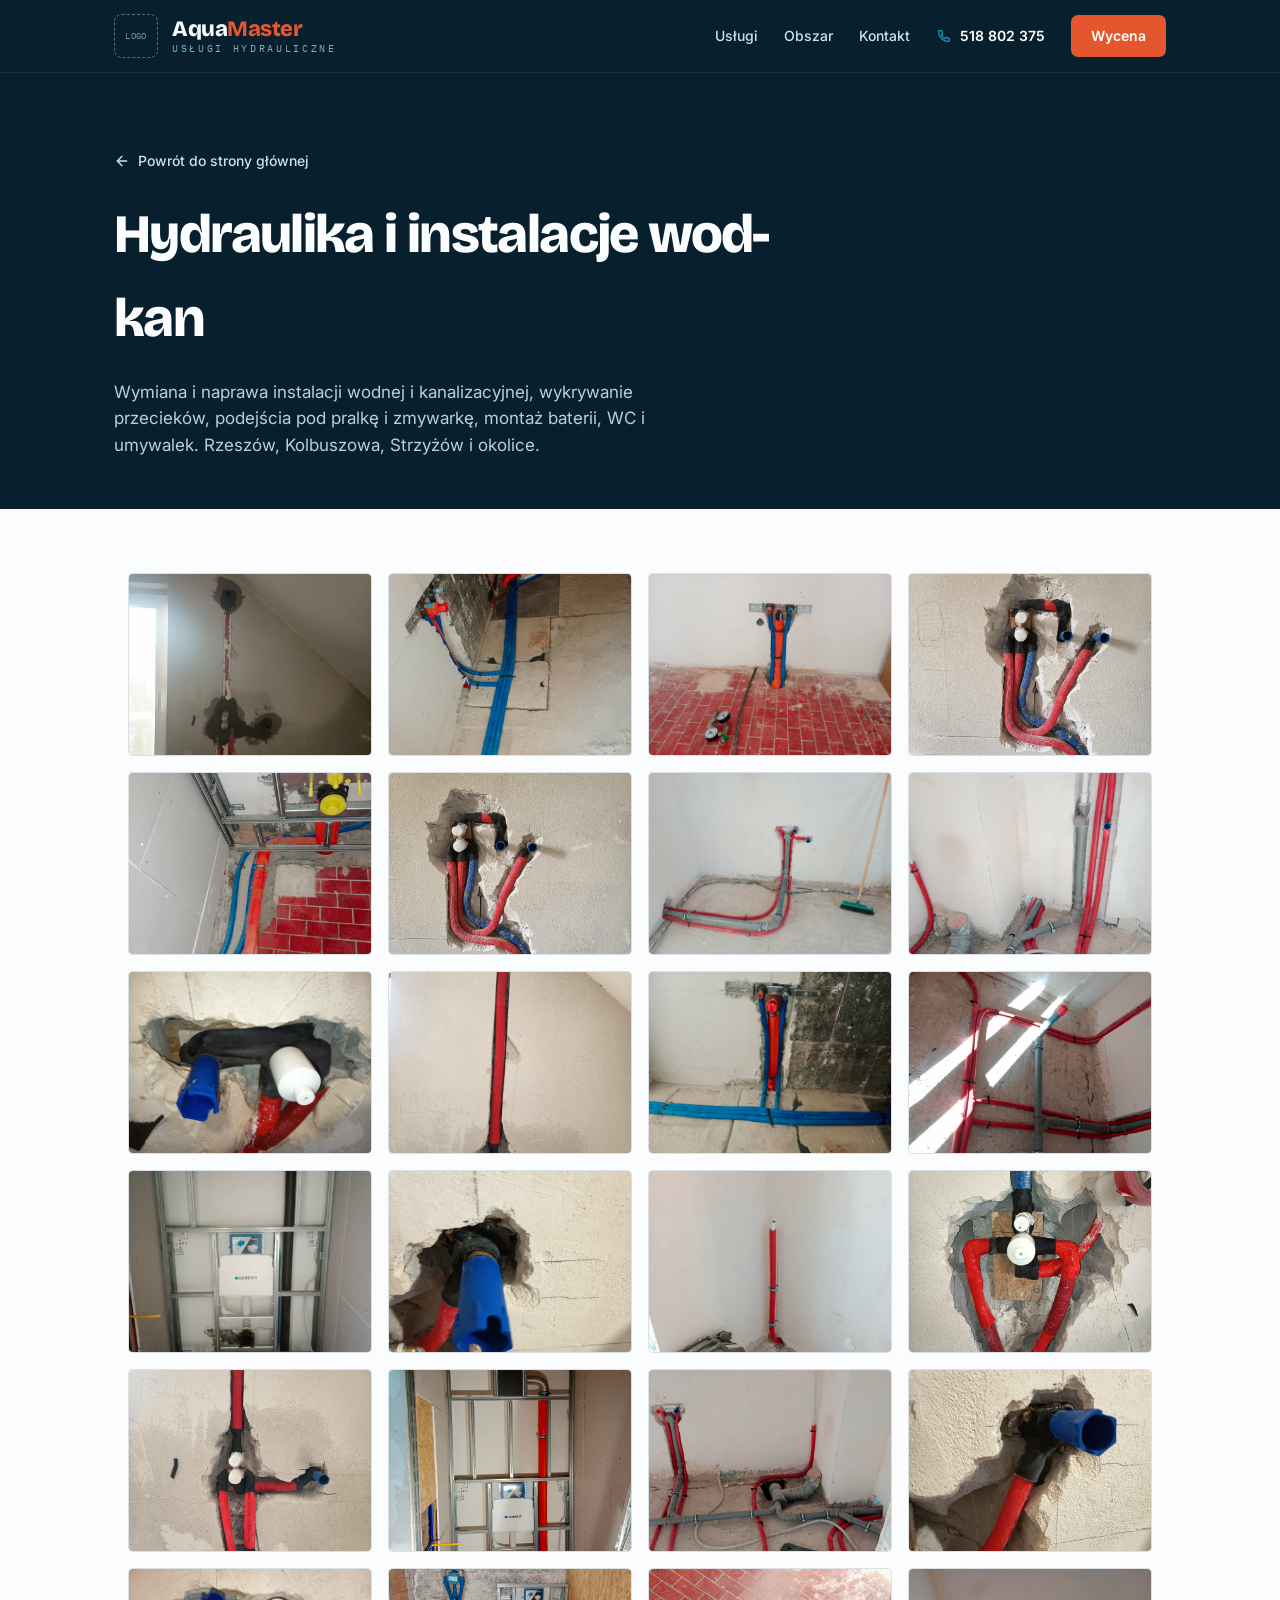
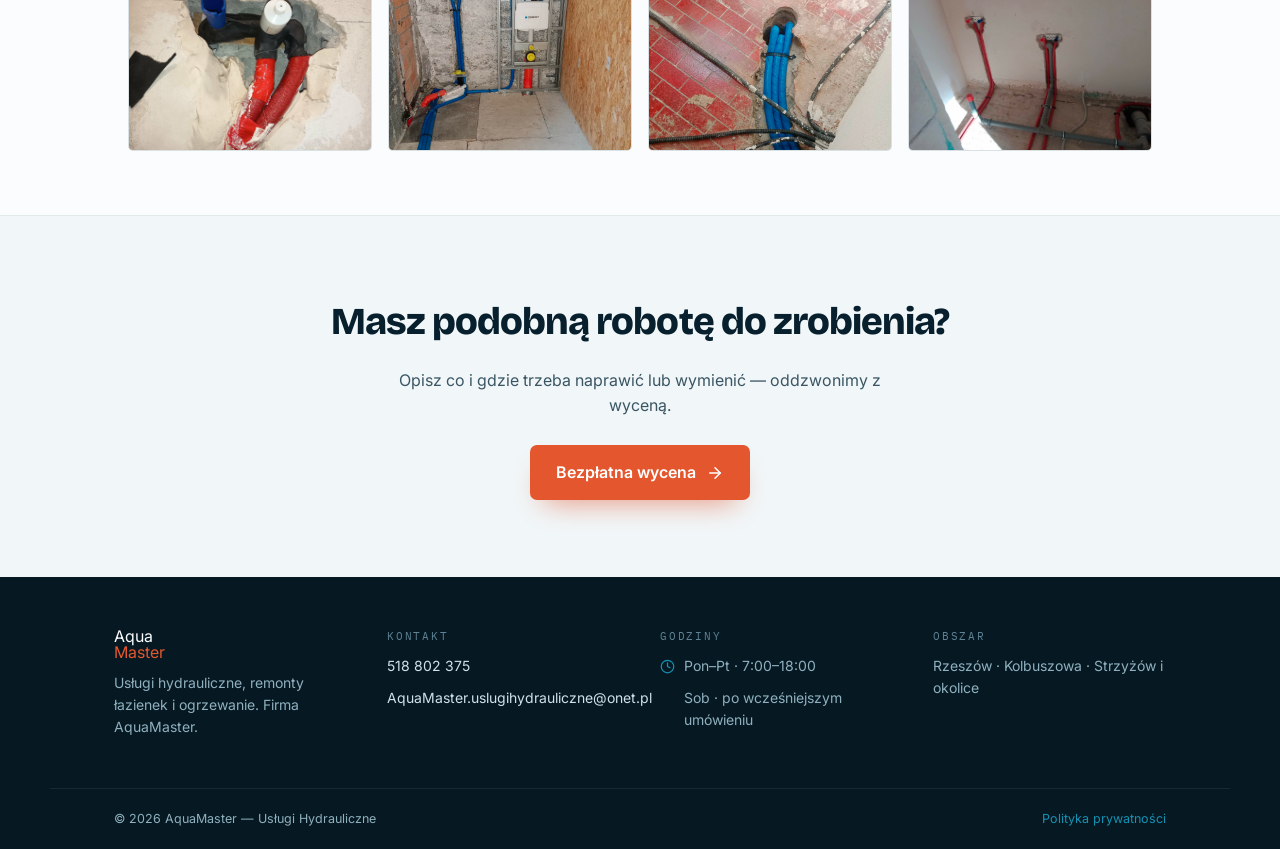
==== galeria-hydraulika.html @ 2163cf6a "initial" ====
<!DOCTYPE html>
<html lang="pl">
<head>
<meta charset="UTF-8">
<meta name="viewport" content="width=device-width, initial-scale=1.0">
<title>Galeria realizacji — hydraulika Rzeszów | AquaMaster</title>
<meta name="description" content="Zobacz realizacje hydrauliczne AquaMaster: naprawy i wymiany instalacji wod-kan, podejścia, baterie i WC. Rzeszów, Kolbuszowa, Strzyżów i okolice.">
<link rel="canonical" href="https://aquamaster-hydraulika.pl/galeria-hydraulika.html">

<meta property="og:type" content="website">
<meta property="og:title" content="Galeria: hydraulika i instalacje wod-kan — AquaMaster">
<meta property="og:description" content="Realizacje hydrauliczne AquaMaster w Rzeszowie, Kolbuszowej, Strzyżowie i okolicy.">
<meta property="og:url" content="https://aquamaster-hydraulika.pl/galeria-hydraulika.html">
<meta property="og:locale" content="pl_PL">

<link rel="preconnect" href="https://fonts.googleapis.com">
<link rel="preconnect" href="https://fonts.gstatic.com" crossorigin>
<link href="https://fonts.googleapis.com/css2?family=Bricolage+Grotesque:wght@600;700;800&family=IBM+Plex+Mono:wght@400;500&family=Inter:wght@400;500;600&display=swap" rel="stylesheet">

<link rel="stylesheet" href="style.css">
</head>
<body>

<header class="site-header">
  <div class="container">
    <a href="index.html#top" class="logo-link">
      <!-- TODO: podmienić na assets/logo/logo.png -->
      <span class="logo-mark" aria-hidden="true">LOGO</span>
      <span class="logo-text">
        <span class="name"><span class="aqua">Aqua</span><span class="master">Master</span></span>
        <span class="tagline">Usługi Hydrauliczne</span>
      </span>
    </a>
    <nav class="main-nav" aria-label="Nawigacja główna">
      <a href="index.html#uslugi" class="nav-link">Usługi</a>
      <a href="index.html#obszar" class="nav-link">Obszar</a>
      <a href="index.html#kontakt" class="nav-link">Kontakt</a>
      <a href="tel:+48518802375" class="nav-phone" aria-label="Zadzwoń: 518 802 375">
        <svg width="16" height="16" viewBox="0 0 24 24" fill="currentColor" class="icon-placeholder" style="color:var(--color-teal)" aria-hidden="true"><path d="M9.36556 10.6821C10.302 12.3288 11.6712 13.698 13.3179 14.6344L14.2024 13.3961C14.4965 12.9845 15.0516 12.8573 15.4956 13.0998C16.9024 13.8683 18.4571 14.3353 20.0789 14.4637C20.599 14.5049 21 14.9389 21 15.4606V19.9234C21 20.4361 20.6122 20.8657 20.1022 20.9181C19.5723 20.9726 19.0377 21 18.5 21C9.93959 21 3 14.0604 3 5.5C3 4.96227 3.02742 4.42771 3.08189 3.89776C3.1343 3.38775 3.56394 3 4.07665 3H8.53942C9.0611 3 9.49513 3.40104 9.5363 3.92109C9.66467 5.54288 10.1317 7.09764 10.9002 8.50444C11.1427 8.9484 11.0155 9.50354 10.6039 9.79757L9.36556 10.6821ZM6.84425 10.0252L8.7442 8.66809C8.20547 7.50514 7.83628 6.27183 7.64727 5H5.00907C5.00303 5.16632 5 5.333 5 5.5C5 12.9558 11.0442 19 18.5 19C18.667 19 18.8337 18.997 19 18.9909V16.3527C17.7282 16.1637 16.4949 15.7945 15.3319 15.2558L13.9748 17.1558C13.4258 16.9425 12.8956 16.6915 12.3874 16.4061L12.3293 16.373C10.3697 15.2587 8.74134 13.6303 7.627 11.6707L7.59394 11.6126C7.30849 11.1044 7.05754 10.5742 6.84425 10.0252Z"></path></svg>
        518 802 375
      </a>
      <a href="index.html#kontakt" class="btn btn-nav">Wycena</a>
    </nav>
  </div>
</header>

<main>

  <section class="gallery-hero">
    <div class="container gallery-hero-inner">
      <a href="index.html#uslugi" class="back-link">
        <svg width="16" height="16" viewBox="0 0 24 24" fill="none" stroke="currentColor" stroke-width="2" stroke-linecap="round" stroke-linejoin="round" aria-hidden="true"><path d="m12 19-7-7 7-7"></path><path d="M19 12H5"></path></svg>
        Powrót do strony głównej
      </a>
      <h1>Hydraulika i instalacje wod-kan</h1>
      <p>Wymiana i naprawa instalacji wodnej i kanalizacyjnej, wykrywanie przecieków, podejścia pod pralkę i zmywarkę, montaż baterii, WC i umywalek. Rzeszów, Kolbuszowa, Strzyżów i okolice.</p>
    </div>
  </section>

  <section class="gallery-grid-section">
    <div class="container">
      <div class="gallery-grid">
          <button class="gallery-item" type="button" data-lightbox-src="assets/hydraulika/hydraulika-01.jpeg" aria-label="Powiększ zdjęcie 1">
            <img src="assets/hydraulika/hydraulika-01.jpeg" alt="Hydraulika i instalacje wod-kan, realizacja AquaMaster — zdjęcie 1" loading="lazy">
          </button>
          <button class="gallery-item" type="button" data-lightbox-src="assets/hydraulika/hydraulika-02.jpeg" aria-label="Powiększ zdjęcie 2">
            <img src="assets/hydraulika/hydraulika-02.jpeg" alt="Hydraulika i instalacje wod-kan, realizacja AquaMaster — zdjęcie 2" loading="lazy">
          </button>
          <button class="gallery-item" type="button" data-lightbox-src="assets/hydraulika/hydraulika-03.jpeg" aria-label="Powiększ zdjęcie 3">
            <img src="assets/hydraulika/hydraulika-03.jpeg" alt="Hydraulika i instalacje wod-kan, realizacja AquaMaster — zdjęcie 3" loading="lazy">
          </button>
          <button class="gallery-item" type="button" data-lightbox-src="assets/hydraulika/hydraulika-04.jpeg" aria-label="Powiększ zdjęcie 4">
            <img src="assets/hydraulika/hydraulika-04.jpeg" alt="Hydraulika i instalacje wod-kan, realizacja AquaMaster — zdjęcie 4" loading="lazy">
          </button>
          <button class="gallery-item" type="button" data-lightbox-src="assets/hydraulika/hydraulika-05.jpeg" aria-label="Powiększ zdjęcie 5">
            <img src="assets/hydraulika/hydraulika-05.jpeg" alt="Hydraulika i instalacje wod-kan, realizacja AquaMaster — zdjęcie 5" loading="lazy">
          </button>
          <button class="gallery-item" type="button" data-lightbox-src="assets/hydraulika/hydraulika-06.jpeg" aria-label="Powiększ zdjęcie 6">
            <img src="assets/hydraulika/hydraulika-06.jpeg" alt="Hydraulika i instalacje wod-kan, realizacja AquaMaster — zdjęcie 6" loading="lazy">
          </button>
          <button class="gallery-item" type="button" data-lightbox-src="assets/hydraulika/hydraulika-07.jpeg" aria-label="Powiększ zdjęcie 7">
            <img src="assets/hydraulika/hydraulika-07.jpeg" alt="Hydraulika i instalacje wod-kan, realizacja AquaMaster — zdjęcie 7" loading="lazy">
          </button>
          <button class="gallery-item" type="button" data-lightbox-src="assets/hydraulika/hydraulika-08.jpeg" aria-label="Powiększ zdjęcie 8">
            <img src="assets/hydraulika/hydraulika-08.jpeg" alt="Hydraulika i instalacje wod-kan, realizacja AquaMaster — zdjęcie 8" loading="lazy">
          </button>
          <button class="gallery-item" type="button" data-lightbox-src="assets/hydraulika/hydraulika-09.jpeg" aria-label="Powiększ zdjęcie 9">
            <img src="assets/hydraulika/hydraulika-09.jpeg" alt="Hydraulika i instalacje wod-kan, realizacja AquaMaster — zdjęcie 9" loading="lazy">
          </button>
          <button class="gallery-item" type="button" data-lightbox-src="assets/hydraulika/hydraulika-10.jpeg" aria-label="Powiększ zdjęcie 10">
            <img src="assets/hydraulika/hydraulika-10.jpeg" alt="Hydraulika i instalacje wod-kan, realizacja AquaMaster — zdjęcie 10" loading="lazy">
          </button>
          <button class="gallery-item" type="button" data-lightbox-src="assets/hydraulika/hydraulika-11.jpeg" aria-label="Powiększ zdjęcie 11">
            <img src="assets/hydraulika/hydraulika-11.jpeg" alt="Hydraulika i instalacje wod-kan, realizacja AquaMaster — zdjęcie 11" loading="lazy">
          </button>
          <button class="gallery-item" type="button" data-lightbox-src="assets/hydraulika/hydraulika-12.jpeg" aria-label="Powiększ zdjęcie 12">
            <img src="assets/hydraulika/hydraulika-12.jpeg" alt="Hydraulika i instalacje wod-kan, realizacja AquaMaster — zdjęcie 12" loading="lazy">
          </button>
          <button class="gallery-item" type="button" data-lightbox-src="assets/hydraulika/hydraulika-13.jpeg" aria-label="Powiększ zdjęcie 13">
            <img src="assets/hydraulika/hydraulika-13.jpeg" alt="Hydraulika i instalacje wod-kan, realizacja AquaMaster — zdjęcie 13" loading="lazy">
          </button>
          <button class="gallery-item" type="button" data-lightbox-src="assets/hydraulika/hydraulika-14.jpeg" aria-label="Powiększ zdjęcie 14">
            <img src="assets/hydraulika/hydraulika-14.jpeg" alt="Hydraulika i instalacje wod-kan, realizacja AquaMaster — zdjęcie 14" loading="lazy">
          </button>
          <button class="gallery-item" type="button" data-lightbox-src="assets/hydraulika/hydraulika-15.jpeg" aria-label="Powiększ zdjęcie 15">
            <img src="assets/hydraulika/hydraulika-15.jpeg" alt="Hydraulika i instalacje wod-kan, realizacja AquaMaster — zdjęcie 15" loading="lazy">
          </button>
          <button class="gallery-item" type="button" data-lightbox-src="assets/hydraulika/hydraulika-16.jpeg" aria-label="Powiększ zdjęcie 16">
            <img src="assets/hydraulika/hydraulika-16.jpeg" alt="Hydraulika i instalacje wod-kan, realizacja AquaMaster — zdjęcie 16" loading="lazy">
          </button>
          <button class="gallery-item" type="button" data-lightbox-src="assets/hydraulika/hydraulika-17.jpeg" aria-label="Powiększ zdjęcie 17">
            <img src="assets/hydraulika/hydraulika-17.jpeg" alt="Hydraulika i instalacje wod-kan, realizacja AquaMaster — zdjęcie 17" loading="lazy">
          </button>
          <button class="gallery-item" type="button" data-lightbox-src="assets/hydraulika/hydraulika-18.jpeg" aria-label="Powiększ zdjęcie 18">
            <img src="assets/hydraulika/hydraulika-18.jpeg" alt="Hydraulika i instalacje wod-kan, realizacja AquaMaster — zdjęcie 18" loading="lazy">
          </button>
          <button class="gallery-item" type="button" data-lightbox-src="assets/hydraulika/hydraulika-19.jpeg" aria-label="Powiększ zdjęcie 19">
            <img src="assets/hydraulika/hydraulika-19.jpeg" alt="Hydraulika i instalacje wod-kan, realizacja AquaMaster — zdjęcie 19" loading="lazy">
          </button>
          <button class="gallery-item" type="button" data-lightbox-src="assets/hydraulika/hydraulika-20.jpeg" aria-label="Powiększ zdjęcie 20">
            <img src="assets/hydraulika/hydraulika-20.jpeg" alt="Hydraulika i instalacje wod-kan, realizacja AquaMaster — zdjęcie 20" loading="lazy">
          </button>
          <button class="gallery-item" type="button" data-lightbox-src="assets/hydraulika/hydraulika-21.jpeg" aria-label="Powiększ zdjęcie 21">
            <img src="assets/hydraulika/hydraulika-21.jpeg" alt="Hydraulika i instalacje wod-kan, realizacja AquaMaster — zdjęcie 21" loading="lazy">
          </button>
          <button class="gallery-item" type="button" data-lightbox-src="assets/hydraulika/hydraulika-22.jpeg" aria-label="Powiększ zdjęcie 22">
            <img src="assets/hydraulika/hydraulika-22.jpeg" alt="Hydraulika i instalacje wod-kan, realizacja AquaMaster — zdjęcie 22" loading="lazy">
          </button>
          <button class="gallery-item" type="button" data-lightbox-src="assets/hydraulika/hydraulika-23.jpeg" aria-label="Powiększ zdjęcie 23">
            <img src="assets/hydraulika/hydraulika-23.jpeg" alt="Hydraulika i instalacje wod-kan, realizacja AquaMaster — zdjęcie 23" loading="lazy">
          </button>
          <button class="gallery-item" type="button" data-lightbox-src="assets/hydraulika/hydraulika-24.jpeg" aria-label="Powiększ zdjęcie 24">
            <img src="assets/hydraulika/hydraulika-24.jpeg" alt="Hydraulika i instalacje wod-kan, realizacja AquaMaster — zdjęcie 24" loading="lazy">
          </button>
      </div>
    </div>
  </section>

  <section class="gallery-cta">
    <div class="container gallery-cta-inner">
      <h2>Masz podobną robotę do zrobienia?</h2>
      <p>Opisz co i gdzie trzeba naprawić lub wymienić — oddzwonimy z wyceną.</p>
      <div class="hero-actions">
        <a href="index.html#kontakt" class="btn btn-primary btn-hero">
          Bezpłatna wycena
          <svg width="18" height="18" viewBox="0 0 24 24" fill="none" stroke="currentColor" stroke-width="2" stroke-linecap="round" stroke-linejoin="round" aria-hidden="true"><path d="M5 12h14"></path><path d="m12 5 7 7-7 7"></path></svg>
        </a>
      </div>
    </div>
  </section>

</main>

<footer class="site-footer">
  <div class="container footer-grid">
    <div>
      <span class="logo-text name"><span class="aqua" style="color:var(--color-text-on-dark)">Aqua</span><span class="master" style="color:var(--color-accent)">Master</span></span>
      <p>Usługi hydrauliczne, remonty łazienek i ogrzewanie. Firma AquaMaster.</p>
    </div>
    <div class="footer-col">
      <span class="footer-label">Kontakt</span>
      <a href="tel:+48518802375">518 802 375</a>
      <a href="mailto:AquaMaster.uslugihydrauliczne@onet.pl">AquaMaster.uslugihydrauliczne@onet.pl</a>
    </div>
    <div class="footer-col">
      <span class="footer-label">Godziny</span>
      <span class="footer-hours">
        <svg width="15" height="15" viewBox="0 0 24 24" fill="none" stroke="currentColor" stroke-width="2" stroke-linecap="round" stroke-linejoin="round" style="color:var(--color-teal)" aria-hidden="true"><circle cx="12" cy="12" r="10"></circle><path d="M12 6v6l4 2"></path></svg>
        Pon–Pt · 7:00–18:00
      </span>
      <span class="footer-hours-sub plain">Sob · po wcześniejszym umówieniu</span>
    </div>
    <div class="footer-col">
      <span class="footer-label">Obszar</span>
      <span class="plain">Rzeszów · Kolbuszowa · Strzyżów i okolice</span>
    </div>
  </div>
  <div class="container footer-bottom">
    <span>© 2026 AquaMaster — Usługi Hydrauliczne</span>
    <a href="polityka-prywatnosci.html">Polityka prywatności</a>
  </div>
</footer>

<div class="lightbox" id="lightbox" hidden>
  <button class="lightbox-close" id="lightbox-close" aria-label="Zamknij podgląd">&times;</button>
  <button class="lightbox-nav lightbox-prev" id="lightbox-prev" aria-label="Poprzednie zdjęcie">&#8249;</button>
  <img id="lightbox-img" src="" alt="">
  <button class="lightbox-nav lightbox-next" id="lightbox-next" aria-label="Następne zdjęcie">&#8250;</button>
</div>

<script src="script.js"></script>
</body>
</html>
---- style.css ----
/* =========================================================
   AquaMaster — Usługi Hydrauliczne
   Design tokens + style całej strony (bez frameworków)
   ========================================================= */

:root {
  /* Kolory */
  --color-ink: #08202E;         /* granat — tła ciemnych sekcji, tekst podstawowy */
  --color-ink-darker: #061922;  /* jeszcze ciemniejszy granat — stopka */
  --color-surface: #FAFCFD;     /* tło jasnej strony */
  --color-panel: #F1F7F9;       /* tło paneli/kart na jasnym tle */
  --color-accent: #E4572E;      /* pomarańcz — CTA, akcenty */
  --color-accent-hover: #c8451f;
  --color-teal: #1591B4;        /* teal — linki, ikony, focus */

  /* Tekst na jasnym tle */
  --color-text-body: #3a5563;
  --color-text-body-strong: #28414f;
  --color-text-muted: #5a7382;
  --color-text-muted-2: #6d90a0;

  /* Tekst na ciemnym tle */
  --color-text-on-dark: #FAFCFD;
  --color-text-on-dark-soft: #cfe1e9;
  --color-text-on-dark-softer: #b9d0da;
  --color-text-on-dark-mute: #7fb0c4;
  --color-text-on-dark-mute-2: #8fb0bf;
  --color-text-on-dark-mute-3: #5f8395;

  /* Fonty */
  --font-heading: 'Bricolage Grotesque', system-ui, sans-serif;
  --font-mono: 'IBM Plex Mono', monospace;
  --font-body: 'Inter', system-ui, sans-serif;

  /* Odstępy */
  --space-xs: 8px;
  --space-sm: 14px;
  --space-md: 24px;
  --space-lg: 40px;
  --space-xl: 64px;
  --content-max: 1180px;
  --content-pad: clamp(20px, 5vw, 64px);

  /* Promienie i cienie */
  --radius-sm: 5px;
  --radius-md: 7px;
  --radius-lg: 12px;
  --shadow-card: 0 18px 40px -20px rgba(8, 32, 46, .4);
  --shadow-cta: 0 14px 30px -14px rgba(228, 87, 46, .7);
}

/* ---------- Reset i podstawy ---------- */

*, *::before, *::after {
  box-sizing: border-box;
}

html {
  scroll-behavior: smooth;
}

body {
  margin: 0;
  background: var(--color-surface);
  color: var(--color-ink);
  font-family: var(--font-body);
  -webkit-font-smoothing: antialiased;
  line-height: 1.55;
}

img {
  max-width: 100%;
  display: block;
}

::selection {
  background: var(--color-accent);
  color: #fff;
}

a {
  color: var(--color-teal);
  text-decoration: none;
}

a:hover {
  color: var(--color-accent);
}

:focus-visible {
  outline: 2px solid var(--color-teal);
  outline-offset: 3px;
  border-radius: 3px;
}

@media (prefers-reduced-motion: reduce) {
  html {
    scroll-behavior: auto;
  }
  * {
    animation-duration: 0.01ms !important;
    transition-duration: 0.01ms !important;
    scroll-behavior: auto !important;
  }
}

.container {
  max-width: var(--content-max);
  margin: 0 auto;
  padding-left: var(--content-pad);
  padding-right: var(--content-pad);
}

.visually-hidden {
  position: absolute;
  width: 1px;
  height: 1px;
  padding: 0;
  margin: -1px;
  overflow: hidden;
  clip: rect(0, 0, 0, 0);
  white-space: nowrap;
  border: 0;
}

/* Efekt pojawiania się przy scrollu (JS dodaje klasę .is-visible) */
[data-reveal] {
  opacity: 0;
  transform: translateY(16px);
  transition: opacity .6s ease, transform .6s ease;
}
[data-reveal].is-visible {
  opacity: 1;
  transform: none;
}
@media (prefers-reduced-motion: reduce) {
  [data-reveal] {
    opacity: 1;
    transform: none;
  }
}

/* ---------- Ikony (placeholder do podmiany na SVG z assets/icons/) ---------- */

.icon-placeholder {
  display: inline-flex;
  align-items: center;
  justify-content: center;
  flex: none;
}

/* ---------- Logo (placeholder do podmiany na plik z assets/logo/) ---------- */

.logo-mark {
  width: 44px;
  height: 44px;
  flex: none;
  border: 1px dashed rgba(255, 255, 255, .35);
  border-radius: 8px;
  display: flex;
  align-items: center;
  justify-content: center;
  font-family: var(--font-mono);
  font-size: 9px;
  letter-spacing: .05em;
  color: rgba(255, 255, 255, .5);
  overflow: hidden;
}

.logo-mark img {
  width: 100%;
  height: 100%;
  object-fit: contain;
}

.logo-text {
  display: flex;
  flex-direction: column;
  line-height: 1;
}

.logo-text .name {
  font-family: var(--font-heading);
  font-weight: 800;
  font-size: 22px;
  letter-spacing: -.02em;
}

.logo-text .name .aqua {
  color: var(--color-text-on-dark);
}

.logo-text .name .master {
  color: var(--color-accent);
}

.logo-text .tagline {
  font-family: var(--font-mono);
  font-size: 9.5px;
  letter-spacing: .28em;
  text-transform: uppercase;
  color: var(--color-text-on-dark-mute);
  margin-top: 4px;
}

/* ---------- Header ---------- */

.site-header {
  position: sticky;
  top: 0;
  z-index: 50;
  background: var(--color-ink);
  border-bottom: 1px solid rgba(255, 255, 255, .08);
}

.site-header .container {
  padding-top: 14px;
  padding-bottom: 14px;
  display: flex;
  align-items: center;
  gap: 24px;
  flex-wrap: wrap;
}

.logo-link {
  display: flex;
  align-items: center;
  gap: 14px;
  color: #fff;
}

.main-nav {
  margin-left: auto;
  display: flex;
  align-items: center;
  gap: 26px;
  flex-wrap: wrap;
}

.main-nav a.nav-link {
  color: var(--color-text-on-dark-soft);
  font-size: 14px;
  font-weight: 500;
}

.main-nav a.nav-phone {
  display: flex;
  align-items: center;
  gap: 8px;
  color: #fff;
  font-weight: 600;
  font-size: 14px;
}

.btn {
  display: inline-flex;
  align-items: center;
  gap: 10px;
  font-weight: 600;
  border-radius: var(--radius-md);
  transition: background .2s ease, transform .2s ease, border-color .2s ease;
}

.btn-primary {
  background: var(--color-accent);
  color: #fff;
  font-size: 15px;
  padding: 14px 24px;
  box-shadow: var(--shadow-cta);
}

.btn-primary:hover {
  background: var(--color-accent-hover);
  color: #fff;
  transform: translateY(-2px);
}

.btn-nav {
  background: var(--color-accent);
  color: #fff;
  font-size: 14px;
  padding: 10px 20px;
}

.btn-nav:hover {
  background: var(--color-accent-hover);
  color: #fff;
}

.btn-outline {
  color: #fff;
  font-size: 16px;
  padding: 15px 24px;
  border: 1px solid rgba(255, 255, 255, .25);
}

.btn-outline:hover {
  border-color: var(--color-teal);
  background: rgba(21, 145, 180, .12);
  color: #fff;
}

.btn-hero {
  font-size: 16px;
  padding: 15px 26px;
}

/* ---------- Hero ---------- */

.hero {
  background: var(--color-ink);
  color: var(--color-text-on-dark);
}

.hero-grid {
  max-width: var(--content-max);
  margin: 0 auto;
  display: grid;
  grid-template-columns: repeat(auto-fit, minmax(340px, 1fr));
  align-items: stretch;
}

.hero-text {
  padding: clamp(48px, 7vw, 96px) var(--content-pad);
  display: flex;
  flex-direction: column;
  justify-content: center;
}

.eyebrow {
  font-family: var(--font-mono);
  font-size: 12px;
  letter-spacing: .22em;
  text-transform: uppercase;
  color: var(--color-teal);
  display: block;
  margin-bottom: 22px;
}

.hero-text h1 {
  font-family: var(--font-heading);
  font-weight: 800;
  font-size: clamp(38px, 5.4vw, 68px);
  line-height: .98;
  letter-spacing: -.03em;
  margin: 0 0 24px;
}

.hero-text h1 .accent {
  color: var(--color-accent);
}

.hero-text p {
  font-size: clamp(16px, 1.6vw, 19px);
  color: var(--color-text-on-dark-softer);
  max-width: 44ch;
  margin: 0 0 36px;
}

.hero-actions {
  display: flex;
  gap: 14px;
  flex-wrap: wrap;
}

.hero-media {
  position: relative;
  min-height: clamp(320px, 40vw, 560px);
  background: linear-gradient(135deg, #0d2c3d, #0a2634);
  border-left: 1px solid rgba(255, 255, 255, .06);
  display: flex;
  align-items: center;
  justify-content: center;
  overflow: hidden;
}

.hero-media::before {
  content: "";
  position: absolute;
  inset: 0;
  background: repeating-linear-gradient(135deg, transparent 0 22px, rgba(21, 145, 180, .06) 22px 23px);
}

.hero-media img {
  position: absolute;
  inset: 0;
  width: 100%;
  height: 100%;
  object-fit: cover;
}

.hero-media-placeholder {
  position: relative;
  text-align: center;
  color: #5b8296;
}

.hero-media-placeholder .caption {
  font-family: var(--font-mono);
  font-size: 11px;
  letter-spacing: .16em;
  margin-top: 14px;
}

.hero-media-tag {
  position: absolute;
  left: 24px;
  bottom: 22px;
  font-family: var(--font-mono);
  font-size: 10px;
  letter-spacing: .14em;
  color: #4a7386;
}

/* ---------- Pasek zaufania ---------- */

.trust-strip {
  border-bottom: 1px solid rgba(8, 32, 46, .09);
  background: #fff;
}

.trust-grid {
  padding-top: 26px;
  padding-bottom: 26px;
  display: grid;
  grid-template-columns: repeat(auto-fit, minmax(220px, 1fr));
  gap: 16px;
}

.trust-tile {
  display: flex;
  align-items: flex-start;
  gap: 14px;
  background: var(--color-panel);
  border: 1px solid rgba(8, 32, 46, .07);
  border-radius: 10px;
  padding: 16px 18px;
}

.trust-tile .trust-icon {
  width: 38px;
  height: 38px;
  flex: none;
  border-radius: 8px;
  background: var(--color-ink);
  color: #fff;
  display: flex;
  align-items: center;
  justify-content: center;
}

.trust-tile .trust-copy {
  display: flex;
  flex-direction: column;
  gap: 2px;
}

.trust-tile b {
  font-size: 14.5px;
  color: var(--color-ink);
}

.trust-tile span.sub {
  font-size: 12.5px;
  color: var(--color-text-muted);
}

/* ---------- Sekcja usług ---------- */

.services-intro {
  padding: clamp(56px, 7vw, 104px) var(--content-pad) clamp(20px, 3vw, 40px);
}

.services-intro h2 {
  font-family: var(--font-heading);
  font-weight: 800;
  font-size: clamp(30px, 3.6vw, 46px);
  letter-spacing: -.025em;
  margin: 14px 0 0;
  max-width: 20ch;
}

.service-block {
  padding: clamp(24px, 4vw, 56px) var(--content-pad);
  display: grid;
  grid-template-columns: repeat(auto-fit, minmax(300px, 1fr));
  gap: clamp(32px, 5vw, 64px);
  align-items: start;
}

.service-block-wrap.alt {
  background: var(--color-panel);
  border-top: 1px solid rgba(8, 32, 46, .07);
  border-bottom: 1px solid rgba(8, 32, 46, .07);
}

.service-block-wrap.alt .service-text {
  order: 2;
}

.service-block-wrap.alt .service-media {
  order: 1;
}

.service-heading {
  display: flex;
  align-items: baseline;
  gap: 14px;
}

.service-number {
  font-family: var(--font-mono);
  font-size: 15px;
  color: var(--color-accent);
  font-weight: 500;
}

.service-text h3 {
  font-family: var(--font-heading);
  font-weight: 700;
  font-size: clamp(24px, 2.6vw, 34px);
  letter-spacing: -.02em;
  margin: 0;
}

.service-text p {
  font-size: 16.5px;
  color: var(--color-text-body);
  margin: 18px 0 24px;
  max-width: 46ch;
}

.service-points {
  list-style: none;
  padding: 0;
  margin: 0;
  display: flex;
  flex-direction: column;
  gap: 10px;
}

.service-points li {
  display: flex;
  align-items: flex-start;
  gap: 11px;
  font-size: 14.5px;
  color: var(--color-text-body-strong);
}

.service-points li .icon-placeholder {
  margin-top: 3px;
}

.service-media-stack {
  position: relative;
  height: clamp(220px, 26vw, 300px);
  margin-bottom: 26px;
}

.service-media-stack .photo {
  position: absolute;
  aspect-ratio: 4/3;
  border-radius: var(--radius-sm);
  border: 1px solid rgba(8, 32, 46, .1);
  overflow: hidden;
  transition: transform .4s cubic-bezier(.2, .7, .2, 1), box-shadow .4s ease;
}

.service-media-stack .photo img {
  position: absolute;
  inset: 0;
  width: 100%;
  height: 100%;
  object-fit: cover;
}

.service-media-stack .photo.photo-back {
  top: 0;
  right: 5%;
  width: 60%;
  box-shadow: var(--shadow-card);
  transform: rotate(3deg);
}

.service-media-stack .photo.photo-back:hover {
  transform: rotate(5.5deg) translate(10px, -6px);
  box-shadow: 0 28px 52px -20px rgba(8, 32, 46, .45);
}

.service-media-stack .photo.photo-front {
  bottom: 0;
  left: 2%;
  width: 66%;
  box-shadow: 0 26px 50px -20px rgba(8, 32, 46, .45);
  transform: rotate(-2.5deg);
}

.service-media-stack .photo.photo-front:hover {
  transform: rotate(-4.5deg) translate(-8px, -8px) scale(1.02);
  box-shadow: 0 34px 60px -20px rgba(8, 32, 46, .5);
}

.photo-placeholder-tile {
  display: flex;
  align-items: center;
  justify-content: center;
  width: 100%;
  height: 100%;
  background: linear-gradient(135deg, #e2eef3, #cfe1ea);
  color: #6d90a0;
  text-align: center;
  font-family: var(--font-mono);
  font-size: 9px;
  letter-spacing: .1em;
  padding: 6px;
}

/* ---------- Jak działamy ---------- */

.process-section {
  background: var(--color-ink);
  color: var(--color-text-on-dark);
}

.process-inner {
  padding: clamp(56px, 7vw, 104px) var(--content-pad);
}

.process-inner h2 {
  font-family: var(--font-heading);
  font-weight: 800;
  font-size: clamp(30px, 3.6vw, 46px);
  letter-spacing: -.025em;
  margin: 14px 0 0;
  max-width: 20ch;
}

.process-grid {
  margin-top: clamp(40px, 5vw, 64px);
  display: grid;
  grid-template-columns: repeat(auto-fit, minmax(220px, 1fr));
  gap: clamp(28px, 4vw, 40px);
}

.process-step {
  padding-top: 20px;
  border-top: 1px solid rgba(255, 255, 255, .18);
}

.process-number {
  display: block;
  font-family: var(--font-heading);
  font-weight: 800;
  font-size: 28px;
  color: var(--color-accent);
  margin-bottom: 18px;
}

.process-step h3 {
  font-family: var(--font-heading);
  font-weight: 700;
  font-size: 19px;
  letter-spacing: -.01em;
  margin: 0 0 10px;
  color: var(--color-text-on-dark);
}

.process-step p {
  font-size: 14.5px;
  color: var(--color-text-on-dark-softer);
  margin: 0;
}

/* ---------- Opinie ---------- */

.reviews-section {
  border-top: 1px solid rgba(8, 32, 46, .07);
}

.reviews-inner {
  padding: clamp(48px, 6vw, 84px) var(--content-pad);
}

.reviews-grid {
  margin-top: 18px;
  display: grid;
  grid-template-columns: repeat(auto-fit, minmax(280px, 1fr));
  gap: clamp(24px, 4vw, 48px);
  align-items: center;
}

.reviews-grid h2 {
  font-family: var(--font-heading);
  font-weight: 800;
  font-size: clamp(26px, 3vw, 38px);
  letter-spacing: -.025em;
  margin: 0;
  max-width: 16ch;
}

.reviews-grid p {
  font-size: 16px;
  color: var(--color-text-body);
  margin: 0 0 20px;
  max-width: 48ch;
}

.btn-google {
  display: inline-flex;
  align-items: center;
  gap: 11px;
  padding: 13px 22px;
  border-radius: var(--radius-md);
  border: 1px solid rgba(8, 32, 46, .15);
  font-weight: 600;
  font-size: 15px;
  color: var(--color-ink);
  transition: border-color .2s ease, background .2s ease;
}

.btn-google:hover {
  border-color: var(--color-teal);
  background: var(--color-panel);
  color: var(--color-ink);
}

/* ---------- Obszar działania ---------- */

.area-section {
  background: var(--color-panel);
  border-top: 1px solid rgba(8, 32, 46, .07);
}

.area-grid {
  padding: clamp(48px, 6vw, 84px) var(--content-pad);
  display: grid;
  grid-template-columns: repeat(auto-fit, minmax(280px, 1fr));
  gap: clamp(28px, 4vw, 56px);
  align-items: center;
}

.area-grid h2 {
  font-family: var(--font-heading);
  font-weight: 800;
  font-size: clamp(28px, 3.2vw, 42px);
  letter-spacing: -.025em;
  margin: 14px 0 18px;
}

.area-grid p {
  font-size: 16px;
  color: var(--color-text-body);
  margin: 0 0 24px;
  max-width: 46ch;
}

.town-chips {
  display: flex;
  flex-wrap: wrap;
  gap: 10px;
}

.town-chip {
  display: inline-flex;
  align-items: center;
  gap: 7px;
  background: #fff;
  border: 1px solid rgba(8, 32, 46, .12);
  border-radius: 99px;
  padding: 8px 15px;
  font-size: 14px;
  font-weight: 500;
  color: var(--color-text-body-strong);
}

.area-graphic {
  position: relative;
  aspect-ratio: 825 / 659;
  border-radius: 8px;
  border: 1px solid rgba(8, 32, 46, .09);
  overflow: hidden;
}

.area-graphic img {
  width: 100%;
  height: auto;
  display: block;
}

/* ---------- Kontakt ---------- */

.contact-section {
  background: var(--color-ink);
  color: var(--color-text-on-dark);
}

.contact-grid {
  padding: clamp(52px, 6vw, 96px) var(--content-pad);
  display: grid;
  grid-template-columns: repeat(auto-fit, minmax(300px, 1fr));
  gap: clamp(36px, 5vw, 72px);
}

.contact-grid h2 {
  font-family: var(--font-heading);
  font-weight: 800;
  font-size: clamp(28px, 3.4vw, 44px);
  letter-spacing: -.025em;
  margin: 14px 0 18px;
}

.contact-grid > div:first-child > p {
  font-size: 16px;
  color: var(--color-text-on-dark-softer);
  margin: 0 0 32px;
  max-width: 42ch;
}

.contact-links {
  display: flex;
  flex-direction: column;
  gap: 16px;
}

.contact-link {
  display: flex;
  align-items: center;
  gap: 13px;
  color: #fff;
  font-size: 16px;
  font-weight: 600;
}

.contact-link:hover {
  color: var(--color-accent);
}

.contact-link.email {
  color: var(--color-text-on-dark-soft);
  font-size: 15px;
  word-break: break-all;
  font-weight: 400;
}

.contact-link.email:hover {
  color: var(--color-accent);
}

.social-links {
  display: flex;
  gap: 12px;
  margin-top: 8px;
}

.social-link {
  width: 44px;
  height: 44px;
  border-radius: var(--radius-md);
  border: 1px solid rgba(255, 255, 255, .18);
  display: flex;
  align-items: center;
  justify-content: center;
  color: var(--color-text-on-dark-soft);
  transition: border-color .2s ease, background .2s ease, color .2s ease;
}

.social-link:hover {
  border-color: var(--color-teal);
  background: rgba(21, 145, 180, .14);
  color: #fff;
}

/* ---------- Formularz kontaktowy ---------- */

.contact-form {
  background: rgba(255, 255, 255, .04);
  border: 1px solid rgba(255, 255, 255, .1);
  border-radius: var(--radius-lg);
  padding: clamp(22px, 3vw, 34px);
  display: flex;
  flex-direction: column;
  gap: 16px;
}

.form-field {
  display: flex;
  flex-direction: column;
  gap: 7px;
  font-family: var(--font-mono);
  font-size: 11px;
  letter-spacing: .14em;
  text-transform: uppercase;
  color: var(--color-text-on-dark-mute);
}

.form-field input,
.form-field select,
.form-field textarea {
  font-family: var(--font-body);
  font-size: 15px;
  letter-spacing: 0;
  text-transform: none;
  color: #fff;
  background: rgba(255, 255, 255, .06);
  border: 1px solid rgba(255, 255, 255, .15);
  border-radius: var(--radius-md);
  padding: 12px 14px;
}

.form-field textarea {
  resize: vertical;
}

.form-field select option {
  color: var(--color-ink);
}

.form-field input:focus-visible,
.form-field select:focus-visible,
.form-field textarea:focus-visible {
  border-color: var(--color-teal);
  background: rgba(21, 145, 180, .1);
  outline: none;
}

.form-submit {
  margin-top: 4px;
  display: inline-flex;
  align-items: center;
  justify-content: center;
  gap: 10px;
  background: var(--color-accent);
  color: #fff;
  font-family: var(--font-body);
  font-weight: 600;
  font-size: 16px;
  border: none;
  border-radius: var(--radius-md);
  padding: 15px 24px;
  cursor: pointer;
  transition: background .2s ease;
}

.form-submit:hover {
  background: var(--color-accent-hover);
}

.form-submit:disabled {
  opacity: .7;
  cursor: not-allowed;
}

.form-status {
  min-height: 20px;
  font-size: 13.5px;
  color: var(--color-text-on-dark-mute);
}

.form-status.ok {
  color: #7ee0b0;
}

.form-status.err {
  color: #ffb4a0;
}

/* ---------- Stopka ---------- */

.site-footer {
  background: var(--color-ink-darker);
  color: var(--color-text-on-dark-mute-2);
}

.footer-grid {
  padding: clamp(40px, 4vw, 60px) var(--content-pad);
  display: grid;
  grid-template-columns: repeat(auto-fit, minmax(220px, 1fr));
  gap: 36px 40px;
  border-bottom: 1px solid rgba(255, 255, 255, .07);
}

.footer-grid p {
  font-size: 14px;
  margin: 12px 0 0;
  max-width: 34ch;
}

.footer-col {
  display: flex;
  flex-direction: column;
  gap: 10px;
}

.footer-col .footer-label {
  font-family: var(--font-mono);
  font-size: 11px;
  letter-spacing: .16em;
  text-transform: uppercase;
  color: var(--color-text-on-dark-mute-3);
}

.footer-col a {
  color: var(--color-text-on-dark-soft);
  font-size: 14px;
}

.footer-col a:hover {
  color: var(--color-accent);
}

.footer-col span.plain {
  font-size: 14px;
}

.footer-hours {
  font-size: 14px;
  display: flex;
  align-items: center;
  gap: 9px;
}

.footer-hours-sub {
  font-size: 14px;
  padding-left: 24px;
}

.footer-bottom {
  padding: 20px var(--content-pad);
  display: flex;
  justify-content: space-between;
  gap: 16px;
  flex-wrap: wrap;
  font-size: 12.5px;
}

.footer-bottom a:hover {
  color: var(--color-accent);
}

/* =========================================================
   Podstrony galerii
   ========================================================= */

.gallery-hero {
  background: var(--color-ink);
  color: var(--color-text-on-dark);
}

.gallery-hero-inner {
  padding: clamp(48px, 6vw, 84px) var(--content-pad) clamp(32px, 4vw, 56px);
}

.back-link {
  display: inline-flex;
  align-items: center;
  gap: 8px;
  color: var(--color-text-on-dark-soft);
  font-size: 14px;
  font-weight: 500;
  margin-bottom: 22px;
}

.back-link:hover {
  color: var(--color-accent);
}

.gallery-hero h1 {
  font-family: var(--font-heading);
  font-weight: 800;
  font-size: clamp(32px, 4.4vw, 54px);
  letter-spacing: -.03em;
  margin: 0 0 18px;
  max-width: 20ch;
}

.gallery-hero p {
  font-size: clamp(15px, 1.4vw, 17px);
  color: var(--color-text-on-dark-softer);
  max-width: 52ch;
  margin: 0;
}

.gallery-grid-section {
  padding: clamp(40px, 5vw, 64px) var(--content-pad);
}

.gallery-grid {
  display: grid;
  grid-template-columns: repeat(auto-fill, minmax(240px, 1fr));
  gap: 16px;
}

.gallery-item {
  position: relative;
  aspect-ratio: 4/3;
  border-radius: var(--radius-sm);
  overflow: hidden;
  border: 1px solid rgba(8, 32, 46, .1);
  background: var(--color-panel);
  cursor: pointer;
  padding: 0;
  display: block;
}

.gallery-item img {
  position: absolute;
  inset: 0;
  width: 100%;
  height: 100%;
  object-fit: cover;
  transition: transform .35s ease;
}

.gallery-item:hover img {
  transform: scale(1.04);
}

.gallery-item:focus-visible {
  outline-offset: 2px;
}

.gallery-item.placeholder {
  cursor: default;
}

.gallery-item.placeholder .photo-placeholder-tile {
  border-radius: var(--radius-sm);
}

.gallery-cta {
  background: var(--color-panel);
  border-top: 1px solid rgba(8, 32, 46, .07);
  text-align: center;
}

.gallery-cta-inner {
  padding: clamp(48px, 6vw, 80px) var(--content-pad);
}

.gallery-cta h2 {
  font-family: var(--font-heading);
  font-weight: 800;
  font-size: clamp(26px, 3vw, 38px);
  letter-spacing: -.025em;
  margin: 0 0 16px;
}

.gallery-cta p {
  font-size: 16px;
  color: var(--color-text-body);
  margin: 0 0 28px;
  max-width: 52ch;
  margin-left: auto;
  margin-right: auto;
}

.gallery-cta .hero-actions {
  justify-content: center;
}

/* ---------- Lightbox ---------- */

.lightbox {
  position: fixed;
  inset: 0;
  z-index: 100;
  background: rgba(6, 25, 34, .92);
  display: flex;
  align-items: center;
  justify-content: center;
  padding: 32px;
}

.lightbox[hidden] {
  display: none;
}

.lightbox img {
  max-width: 100%;
  max-height: 100%;
  border-radius: var(--radius-sm);
}

.lightbox-close {
  position: absolute;
  top: 20px;
  right: 20px;
  width: 44px;
  height: 44px;
  border-radius: 50%;
  border: 1px solid rgba(255, 255, 255, .25);
  background: rgba(255, 255, 255, .05);
  color: #fff;
  font-size: 22px;
  line-height: 1;
  cursor: pointer;
  display: flex;
  align-items: center;
  justify-content: center;
}

.lightbox-close:hover {
  border-color: var(--color-teal);
  background: rgba(21, 145, 180, .2);
}

.lightbox-nav {
  position: absolute;
  top: 50%;
  transform: translateY(-50%);
  width: 48px;
  height: 48px;
  border-radius: 50%;
  border: 1px solid rgba(255, 255, 255, .25);
  background: rgba(255, 255, 255, .05);
  color: #fff;
  font-size: 20px;
  cursor: pointer;
  display: flex;
  align-items: center;
  justify-content: center;
}

.lightbox-nav:hover {
  border-color: var(--color-teal);
  background: rgba(21, 145, 180, .2);
}

.lightbox-prev {
  left: 20px;
}

.lightbox-next {
  right: 20px;
}

/* =========================================================
   Polityka prywatności
   ========================================================= */

.policy-hero {
  background: var(--color-ink);
  color: var(--color-text-on-dark);
}

.policy-hero-inner {
  padding: clamp(48px, 6vw, 84px) var(--content-pad) clamp(32px, 4vw, 56px);
}

.policy-hero h1 {
  font-family: var(--font-heading);
  font-weight: 800;
  font-size: clamp(30px, 4vw, 46px);
  letter-spacing: -.03em;
  margin: 0;
}

.policy-content {
  padding: clamp(40px, 5vw, 64px) var(--content-pad);
  max-width: 76ch;
  margin: 0 auto;
}

.policy-content h2 {
  font-family: var(--font-heading);
  font-weight: 700;
  font-size: clamp(20px, 2vw, 26px);
  letter-spacing: -.02em;
  margin: 40px 0 14px;
}

.policy-content h2:first-child {
  margin-top: 0;
}

.policy-content p,
.policy-content li {
  font-size: 15.5px;
  color: var(--color-text-body);
}

.policy-content ul {
  padding-left: 20px;
}

/* ---------- Responsywność ---------- */

@media (max-width: 640px) {
  .main-nav {
    gap: 16px;
  }

  .main-nav a.nav-link {
    display: none;
  }

  .service-block-wrap.alt .service-text,
  .service-block-wrap.alt .service-media {
    order: initial;
  }
}
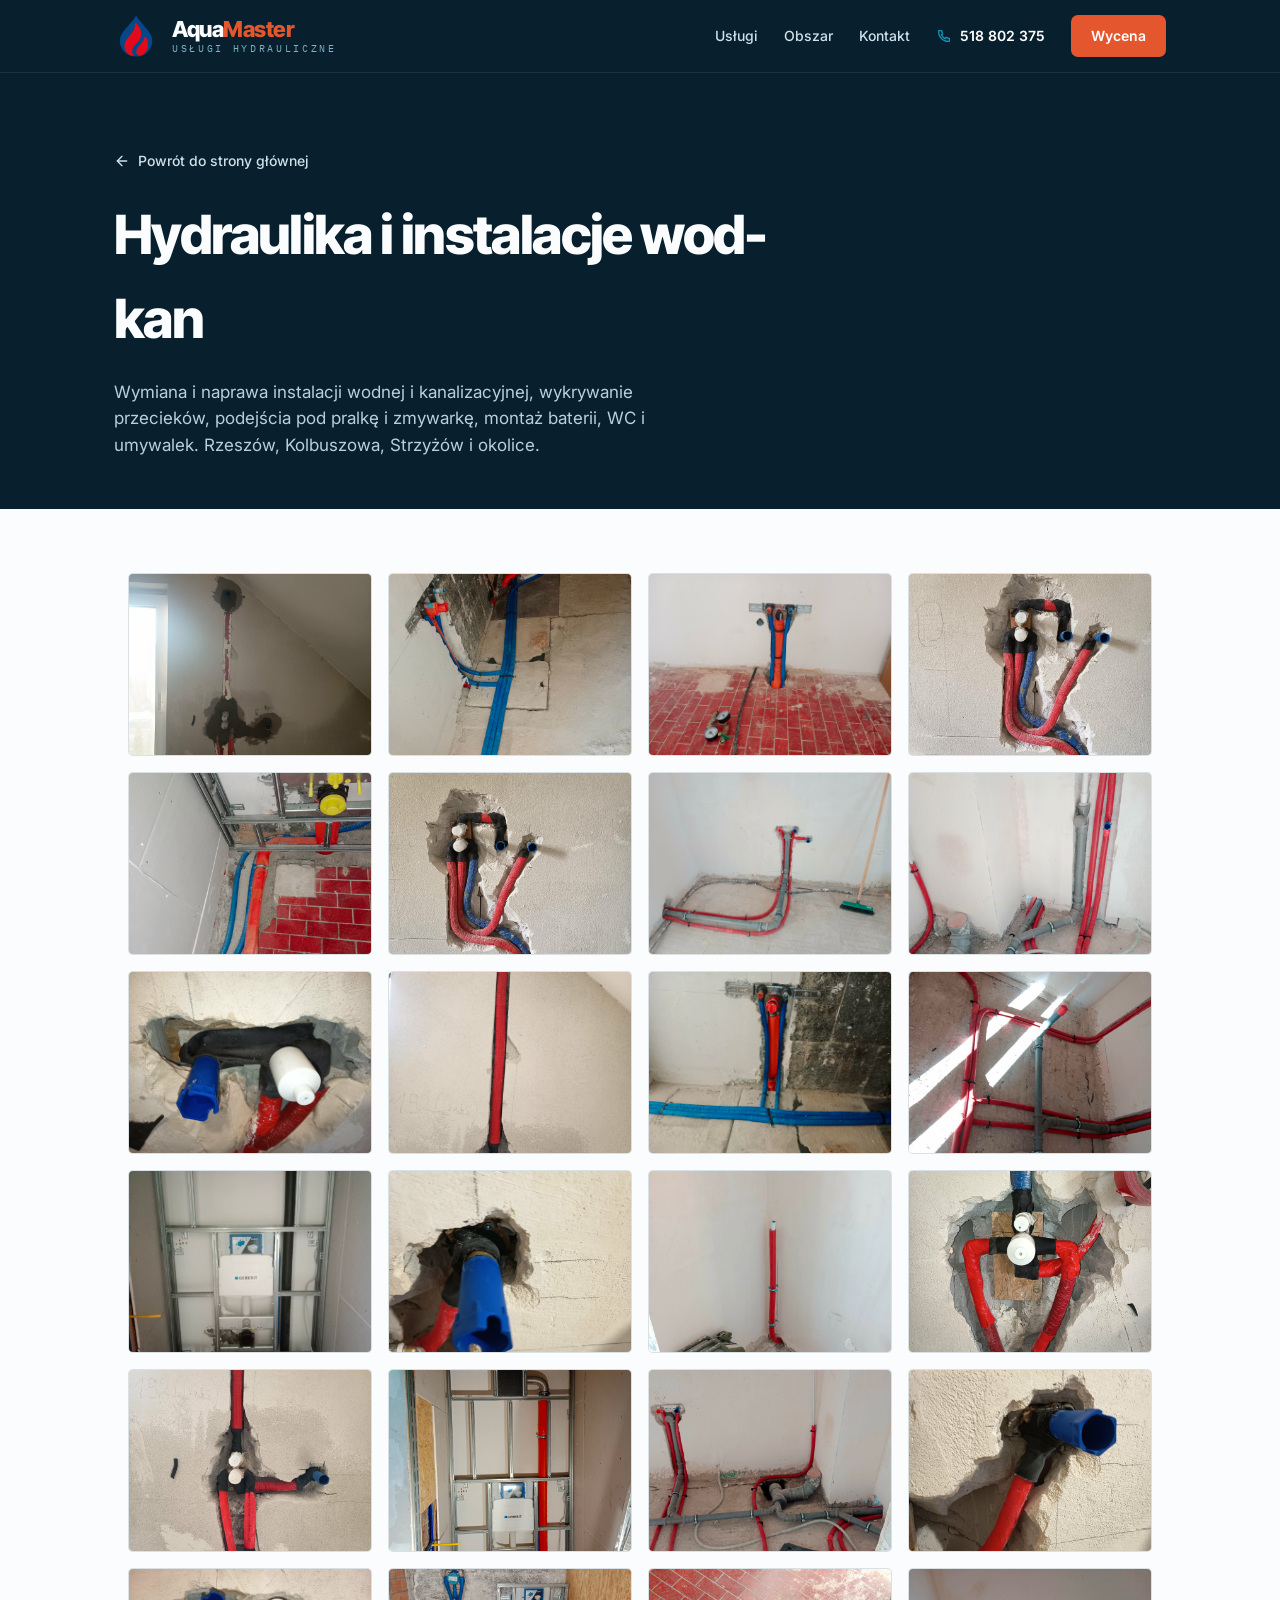
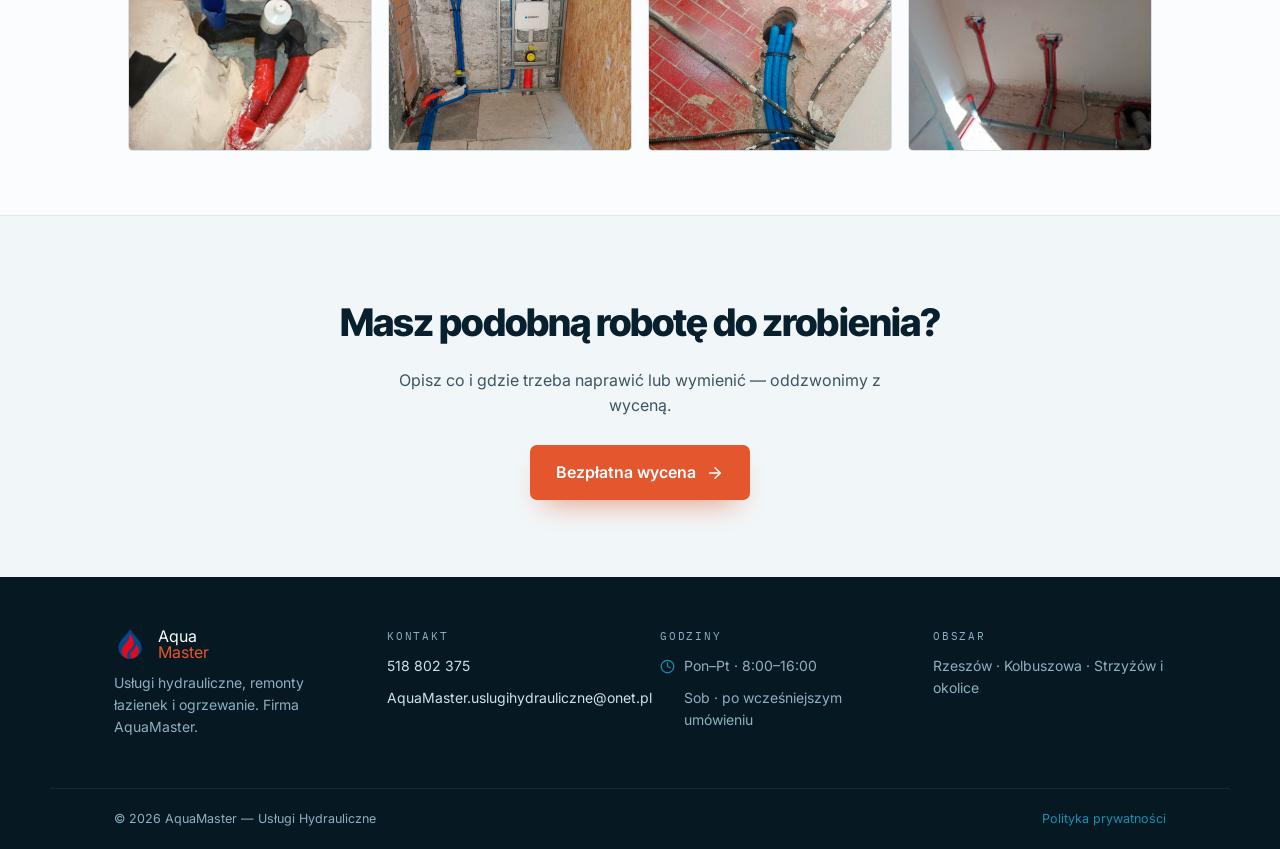
==== commit 5cdfb6c9: "Add files via upload" ====
--- a/galeria-hydraulika.html
+++ b/galeria-hydraulika.html
@@ -6,16 +6,18 @@
 <title>Galeria realizacji — hydraulika Rzeszów | AquaMaster</title>
 <meta name="description" content="Zobacz realizacje hydrauliczne AquaMaster: naprawy i wymiany instalacji wod-kan, podejścia, baterie i WC. Rzeszów, Kolbuszowa, Strzyżów i okolice.">
 <link rel="canonical" href="https://aquamaster-hydraulika.pl/galeria-hydraulika.html">
+<link rel="icon" href="assets/logo/aquamaster-logo.svg" type="image/svg+xml">
 
 <meta property="og:type" content="website">
 <meta property="og:title" content="Galeria: hydraulika i instalacje wod-kan — AquaMaster">
 <meta property="og:description" content="Realizacje hydrauliczne AquaMaster w Rzeszowie, Kolbuszowej, Strzyżowie i okolicy.">
 <meta property="og:url" content="https://aquamaster-hydraulika.pl/galeria-hydraulika.html">
+<meta property="og:image" content="https://aquamaster-hydraulika.pl/assets/mapa-obszaru.jpg">
 <meta property="og:locale" content="pl_PL">
 
 <link rel="preconnect" href="https://fonts.googleapis.com">
 <link rel="preconnect" href="https://fonts.gstatic.com" crossorigin>
-<link href="https://fonts.googleapis.com/css2?family=Bricolage+Grotesque:wght@600;700;800&family=IBM+Plex+Mono:wght@400;500&family=Inter:wght@400;500;600&display=swap" rel="stylesheet">
+<link href="https://fonts.googleapis.com/css2?family=Inter+Tight:wght@700;800&family=IBM+Plex+Mono:wght@400;500&family=Inter:wght@400;500;600&display=swap" rel="stylesheet">
 
 <link rel="stylesheet" href="style.css">
 </head>
@@ -24,8 +26,7 @@
 <header class="site-header">
   <div class="container">
     <a href="index.html#top" class="logo-link">
-      <!-- TODO: podmienić na assets/logo/logo.png -->
-      <span class="logo-mark" aria-hidden="true">LOGO</span>
+      <span class="logo-mark"><img src="assets/logo/aquamaster-logo.svg" alt="AquaMaster"></span>
       <span class="logo-text">
         <span class="name"><span class="aqua">Aqua</span><span class="master">Master</span></span>
         <span class="tagline">Usługi Hydrauliczne</span>
@@ -154,7 +155,10 @@
 <footer class="site-footer">
   <div class="container footer-grid">
     <div>
-      <span class="logo-text name"><span class="aqua" style="color:var(--color-text-on-dark)">Aqua</span><span class="master" style="color:var(--color-accent)">Master</span></span>
+      <span class="logo-link footer-logo">
+        <span class="logo-mark"><img src="assets/logo/aquamaster-logo.svg" alt="AquaMaster"></span>
+        <span class="logo-text name"><span class="aqua" style="color:var(--color-text-on-dark)">Aqua</span><span class="master" style="color:var(--color-accent)">Master</span></span>
+      </span>
       <p>Usługi hydrauliczne, remonty łazienek i ogrzewanie. Firma AquaMaster.</p>
     </div>
     <div class="footer-col">
@@ -166,7 +170,7 @@
       <span class="footer-label">Godziny</span>
       <span class="footer-hours">
         <svg width="15" height="15" viewBox="0 0 24 24" fill="none" stroke="currentColor" stroke-width="2" stroke-linecap="round" stroke-linejoin="round" style="color:var(--color-teal)" aria-hidden="true"><circle cx="12" cy="12" r="10"></circle><path d="M12 6v6l4 2"></path></svg>
-        Pon–Pt · 7:00–18:00
+        Pon–Pt · 8:00–16:00
       </span>
       <span class="footer-hours-sub plain">Sob · po wcześniejszym umówieniu</span>
     </div>
--- a/style.css
+++ b/style.css
@@ -28,7 +28,7 @@
   --color-text-on-dark-mute-3: #5f8395;
 
   /* Fonty */
-  --font-heading: 'Bricolage Grotesque', system-ui, sans-serif;
+  --font-heading: 'Inter Tight', system-ui, sans-serif;
   --font-mono: 'IBM Plex Mono', monospace;
   --font-body: 'Inter', system-ui, sans-serif;
 
@@ -149,21 +149,15 @@
   flex: none;
 }
 
-/* ---------- Logo (placeholder do podmiany na plik z assets/logo/) ---------- */
+/* ---------- Logo ---------- */
 
 .logo-mark {
   width: 44px;
   height: 44px;
   flex: none;
-  border: 1px dashed rgba(255, 255, 255, .35);
-  border-radius: 8px;
   display: flex;
   align-items: center;
   justify-content: center;
-  font-family: var(--font-mono);
-  font-size: 9px;
-  letter-spacing: .05em;
-  color: rgba(255, 255, 255, .5);
   overflow: hidden;
 }
 
@@ -985,6 +979,15 @@
   max-width: 34ch;
 }
 
+.footer-logo {
+  gap: 12px;
+}
+
+.footer-logo .logo-mark {
+  width: 32px;
+  height: 32px;
+}
+
 .footer-col {
   display: flex;
   flex-direction: column;
@@ -996,7 +999,7 @@
   font-size: 11px;
   letter-spacing: .16em;
   text-transform: uppercase;
-  color: var(--color-text-on-dark-mute-3);
+  color: var(--color-text-on-dark-mute-2);
 }
 
 .footer-col a {
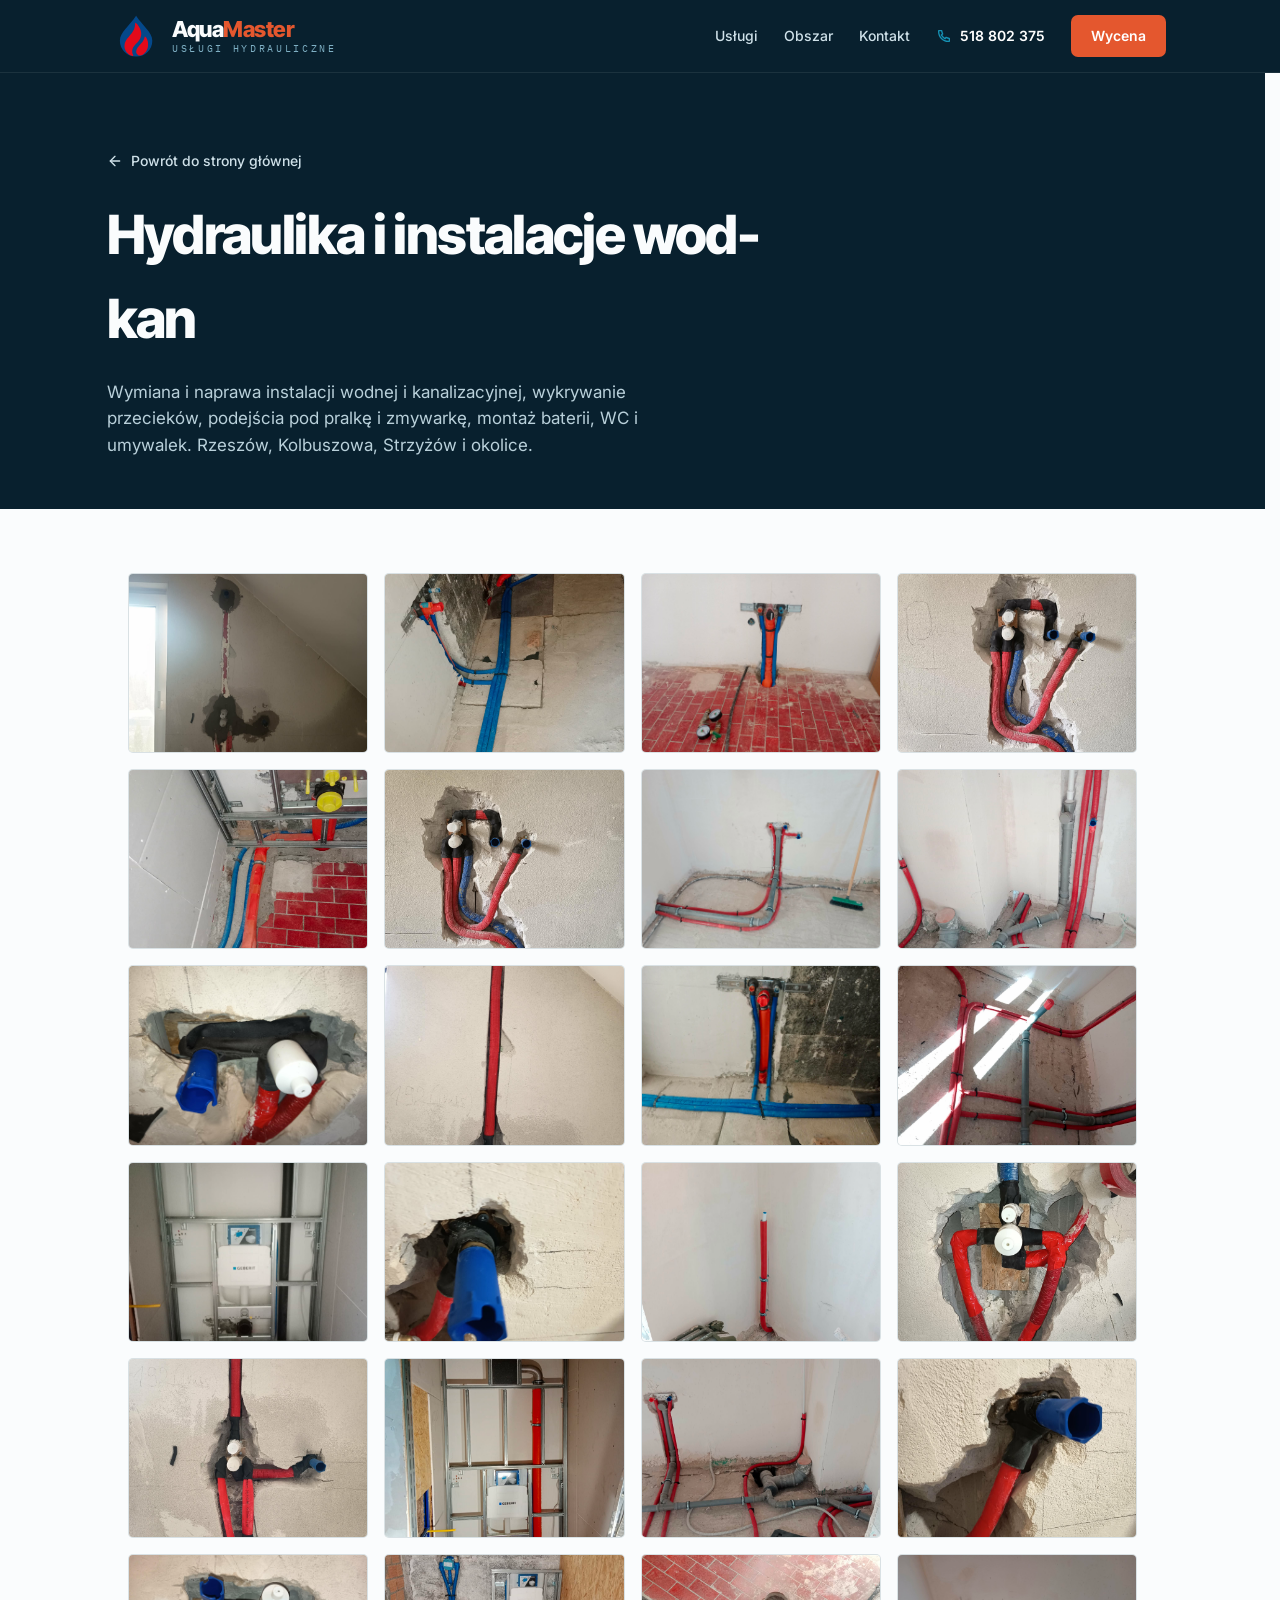
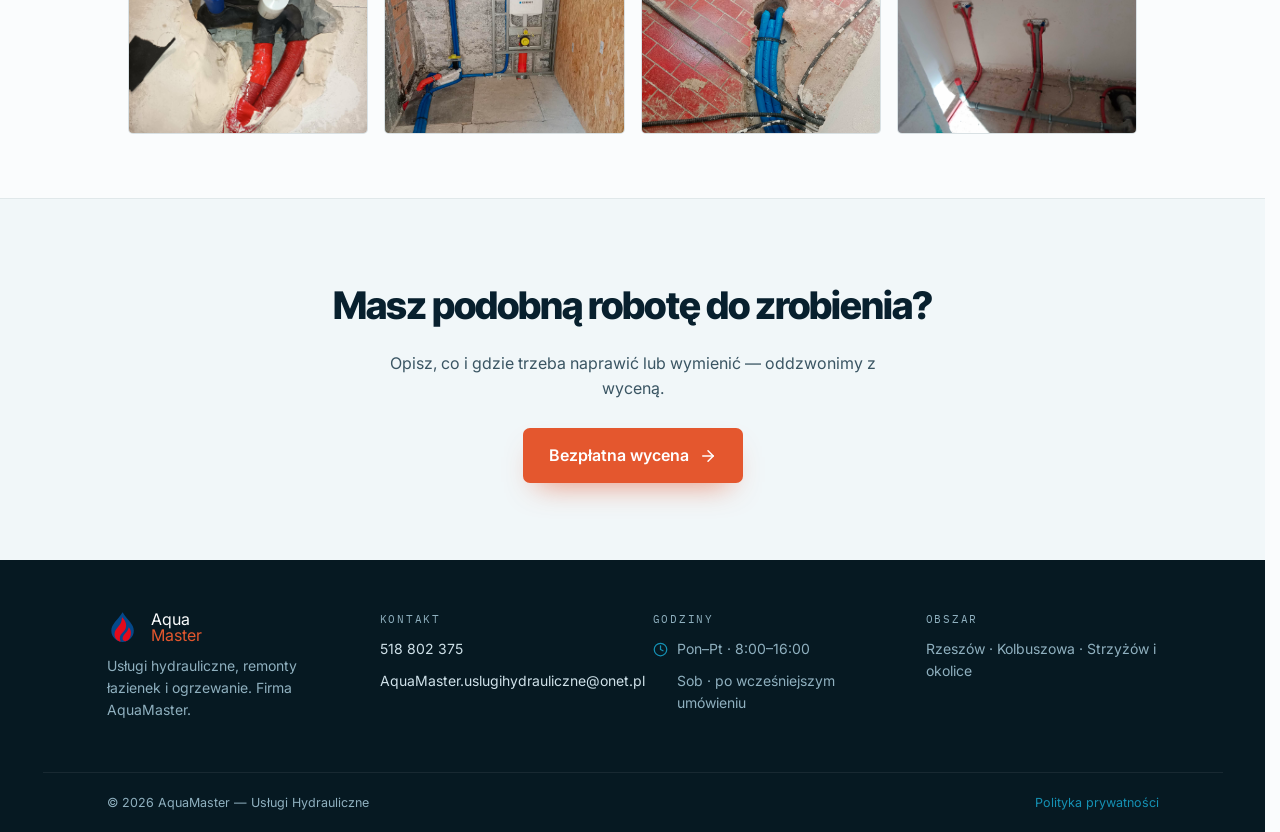
==== commit eb9369e2: "commit" ====
--- a/galeria-hydraulika.html
+++ b/galeria-hydraulika.html
@@ -32,7 +32,8 @@
         <span class="tagline">Usługi Hydrauliczne</span>
       </span>
     </a>
-    <nav class="main-nav" aria-label="Nawigacja główna">
+    <button class="nav-toggle" id="nav-toggle" aria-label="Menu" aria-expanded="false" aria-controls="main-nav"><span class="nav-toggle-bars" aria-hidden="true"><span></span><span></span><span></span></span></button>
+    <nav class="main-nav" id="main-nav" aria-label="Nawigacja główna">
       <a href="index.html#uslugi" class="nav-link">Usługi</a>
       <a href="index.html#obszar" class="nav-link">Obszar</a>
       <a href="index.html#kontakt" class="nav-link">Kontakt</a>
@@ -140,7 +141,7 @@
   <section class="gallery-cta">
     <div class="container gallery-cta-inner">
       <h2>Masz podobną robotę do zrobienia?</h2>
-      <p>Opisz co i gdzie trzeba naprawić lub wymienić — oddzwonimy z wyceną.</p>
+      <p>Opisz, co i gdzie trzeba naprawić lub wymienić — oddzwonimy z wyceną.</p>
       <div class="hero-actions">
         <a href="index.html#kontakt" class="btn btn-primary btn-hero">
           Bezpłatna wycena
@@ -192,6 +193,10 @@
   <button class="lightbox-nav lightbox-next" id="lightbox-next" aria-label="Następne zdjęcie">&#8250;</button>
 </div>
 
+<button class="back-to-top" id="back-to-top" aria-label="Wróć na górę">
+  <svg width="20" height="20" viewBox="0 0 24 24" fill="currentColor" aria-hidden="true"><path d="M13 7.828V20h-2V7.828l-5.364 5.364-1.414-1.414L12 4l7.778 7.778-1.414 1.414L13 7.828Z"></path></svg>
+</button>
+
 <script src="script.js"></script>
 </body>
 </html>
--- a/style.css
+++ b/style.css
@@ -42,6 +42,9 @@
   --content-pad: clamp(20px, 5vw, 64px);
 
   /* Promienie i cienie */
+   /* Wysokosc paska nawigacji (JS podmienia na realna) */
+  --header-h: 73px;
+
   --radius-sm: 5px;
   --radius-md: 7px;
   --radius-lg: 12px;
@@ -57,10 +60,14 @@
 
 html {
   scroll-behavior: smooth;
+  /* Miejsce na pasek przewijania zarezerwowane na stałe — strona nie skacze
+     w bok, gdy przewijanie jest zablokowane (powiększone zdjęcie). */
+  scrollbar-gutter: stable;
 }
 
 body {
   margin: 0;
+  padding-top: var(--header-h);
   background: var(--color-surface);
   color: var(--color-ink);
   font-family: var(--font-body);
@@ -149,6 +156,11 @@
   flex: none;
 }
 
+/* Kotwice: sekcja zatrzymuje sie pod paskiem, nie pod nim */
+[id] {
+  scroll-margin-top: calc(var(--header-h) + 12px);
+}
+
 /* ---------- Logo ---------- */
 
 .logo-mark {
@@ -200,8 +212,10 @@
 /* ---------- Header ---------- */
 
 .site-header {
-  position: sticky;
+  position: fixed;
   top: 0;
+  left: 0;
+  right: 0;
   z-index: 50;
   background: var(--color-ink);
   border-bottom: 1px solid rgba(255, 255, 255, .08);
@@ -213,7 +227,7 @@
   display: flex;
   align-items: center;
   gap: 24px;
-  flex-wrap: wrap;
+  flex-wrap: nowrap;
 }
 
 .logo-link {
@@ -228,7 +242,53 @@
   display: flex;
   align-items: center;
   gap: 26px;
-  flex-wrap: wrap;
+  flex-wrap: nowrap;
+}
+
+/* ---------- Przycisk hamburger (tylko mobile) ---------- */
+
+.nav-toggle {
+  display: none;
+  margin-left: auto;
+  width: 44px;
+  height: 44px;
+  flex: none;
+  align-items: center;
+  justify-content: center;
+  background: transparent;
+  border: 1px solid rgba(255, 255, 255, .18);
+  border-radius: var(--radius-md);
+  cursor: pointer;
+  padding: 0;
+}
+
+.nav-toggle-bars {
+  display: flex;
+  flex-direction: column;
+  justify-content: center;
+  gap: 5px;
+  width: 20px;
+}
+
+.nav-toggle-bars span {
+  display: block;
+  height: 2px;
+  width: 100%;
+  background: #fff;
+  border-radius: 2px;
+  transition: transform .2s ease, opacity .2s ease;
+}
+
+.nav-toggle[aria-expanded="true"] .nav-toggle-bars span:nth-child(1) {
+  transform: translateY(7px) rotate(45deg);
+}
+
+.nav-toggle[aria-expanded="true"] .nav-toggle-bars span:nth-child(2) {
+  opacity: 0;
+}
+
+.nav-toggle[aria-expanded="true"] .nav-toggle-bars span:nth-child(3) {
+  transform: translateY(-7px) rotate(-45deg);
 }
 
 .main-nav a.nav-link {
@@ -1174,6 +1234,11 @@
   padding: 32px;
 }
 
+/* Blokada przewijania strony, gdy zdjęcie jest powiększone */
+body.lightbox-open {
+  overflow: hidden;
+}
+
 .lightbox[hidden] {
   display: none;
 }
@@ -1286,14 +1351,101 @@
   padding-left: 20px;
 }
 
+/* ---------- Przycisk "wróć na górę" ---------- */
+
+.back-to-top {
+  position: fixed;
+  right: var(--space-md);
+  bottom: var(--space-md);
+  z-index: 60;
+  width: 46px;
+  height: 46px;
+  border-radius: 50%;
+  border: none;
+  padding: 0;
+  background: var(--color-accent);
+  color: #fff;
+  box-shadow: var(--shadow-cta);
+  cursor: pointer;
+  display: flex;
+  align-items: center;
+  justify-content: center;
+  opacity: 0;
+  visibility: hidden;
+  transform: translateY(10px);
+  transition: opacity .3s ease, transform .3s ease, visibility .3s, background .2s ease;
+}
+
+.back-to-top.is-visible {
+  opacity: 1;
+  visibility: visible;
+  transform: none;
+}
+
+.back-to-top:hover {
+  background: var(--color-accent-hover);
+  color: #fff;
+}
+
+.back-to-top svg {
+  width: 20px;
+  height: 20px;
+}
+
+@media (prefers-reduced-motion: reduce) {
+  .back-to-top {
+    transform: none;
+  }
+}
+
 /* ---------- Responsywność ---------- */
 
+@media (max-width: 860px) {
+  .nav-toggle {
+    display: flex;
+  }
+
+  .main-nav {
+    display: none;
+    position: absolute;
+    top: 100%;
+    left: 0;
+    right: 0;
+    margin-left: 0;
+    flex-direction: column;
+    align-items: stretch;
+    gap: 0;
+    padding: 8px 20px 20px;
+    background: var(--color-ink);
+    border-bottom: 1px solid rgba(255, 255, 255, .08);
+    box-shadow: 0 18px 30px rgba(0, 0, 0, .28);
+  }
+
+  .main-nav.is-open {
+    display: flex;
+  }
+
+  .main-nav a.nav-link {
+    padding: 14px 2px;
+    font-size: 16px;
+    border-bottom: 1px solid rgba(255, 255, 255, .08);
+  }
+
+  .main-nav a.nav-phone {
+    padding: 16px 2px;
+    font-size: 17px;
+  }
+
+  .main-nav .btn-nav {
+    margin-top: 12px;
+    justify-content: center;
+    padding: 14px 20px;
+    font-size: 15px;
+  }
+}
+
 @media (max-width: 640px) {
-  .main-nav {
-    gap: 16px;
-  }
-
-  .main-nav a.nav-link {
+  .logo-text .tagline {
     display: none;
   }
 
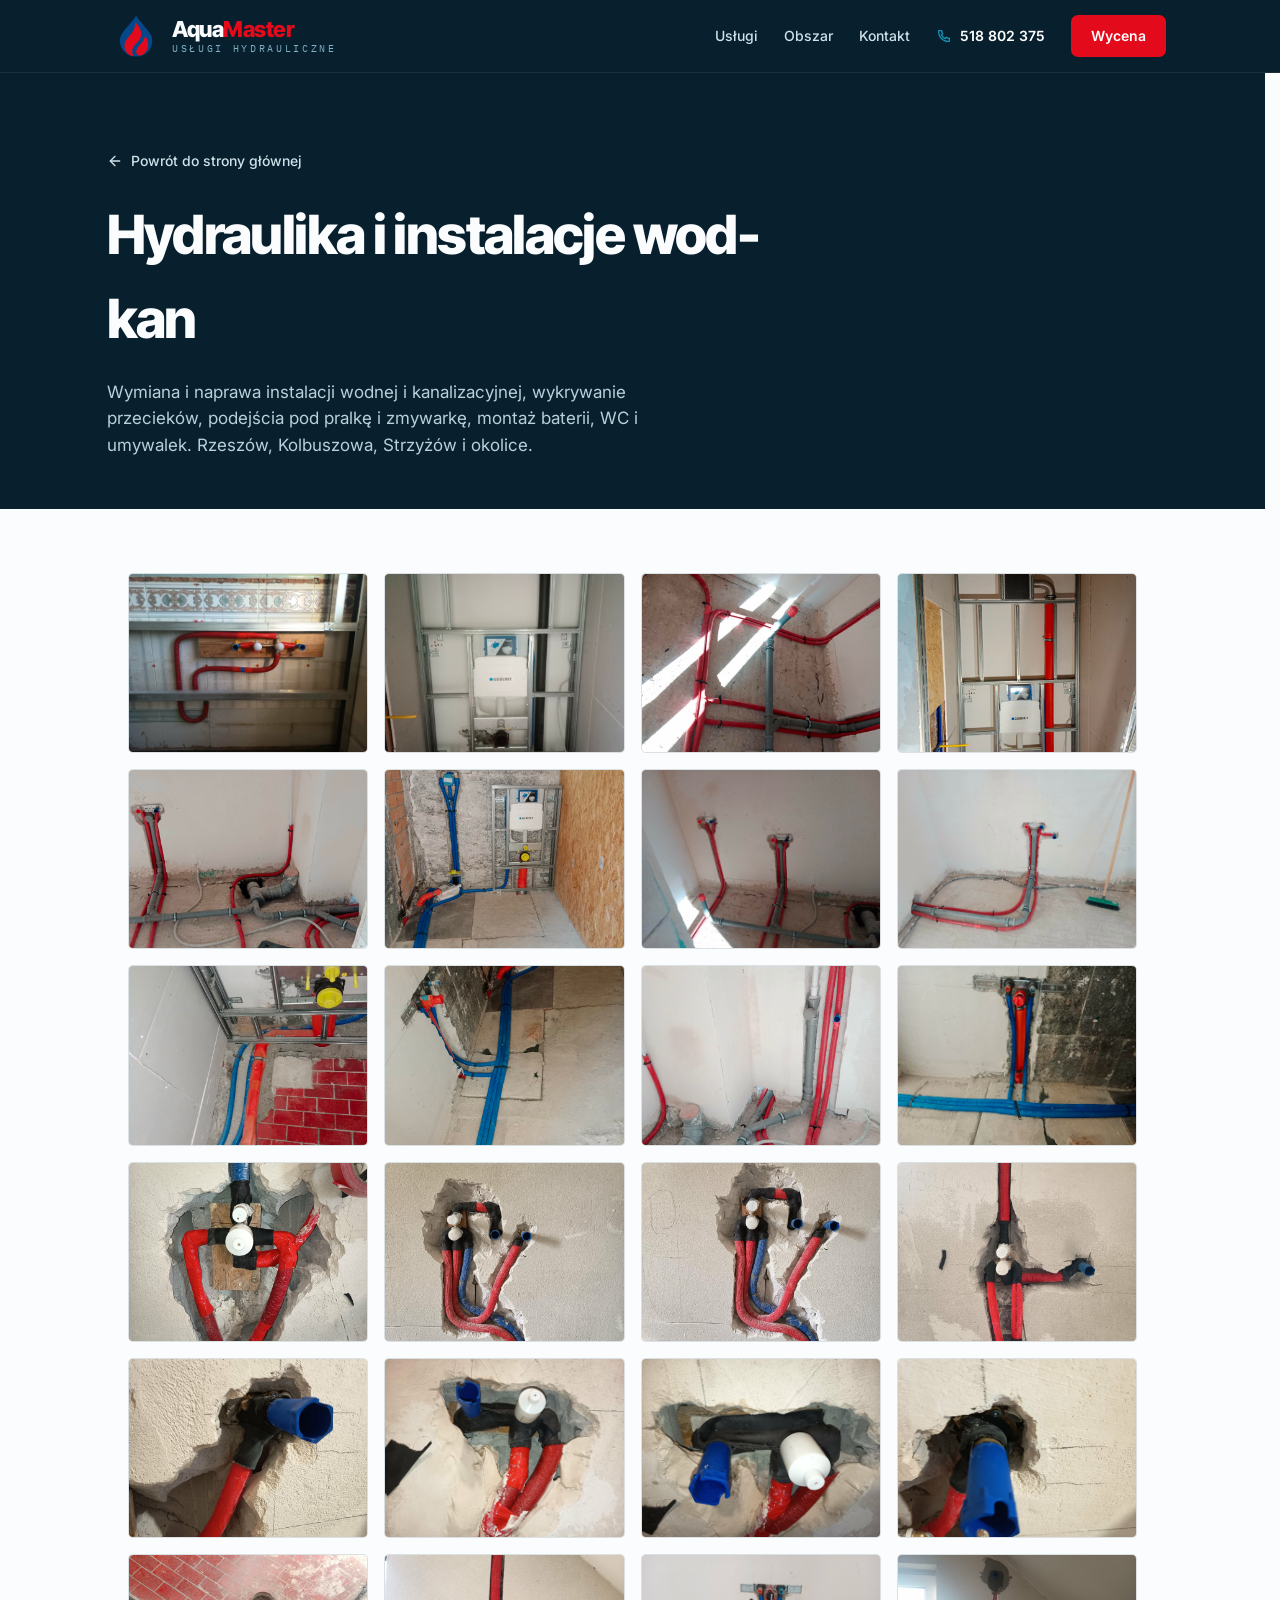
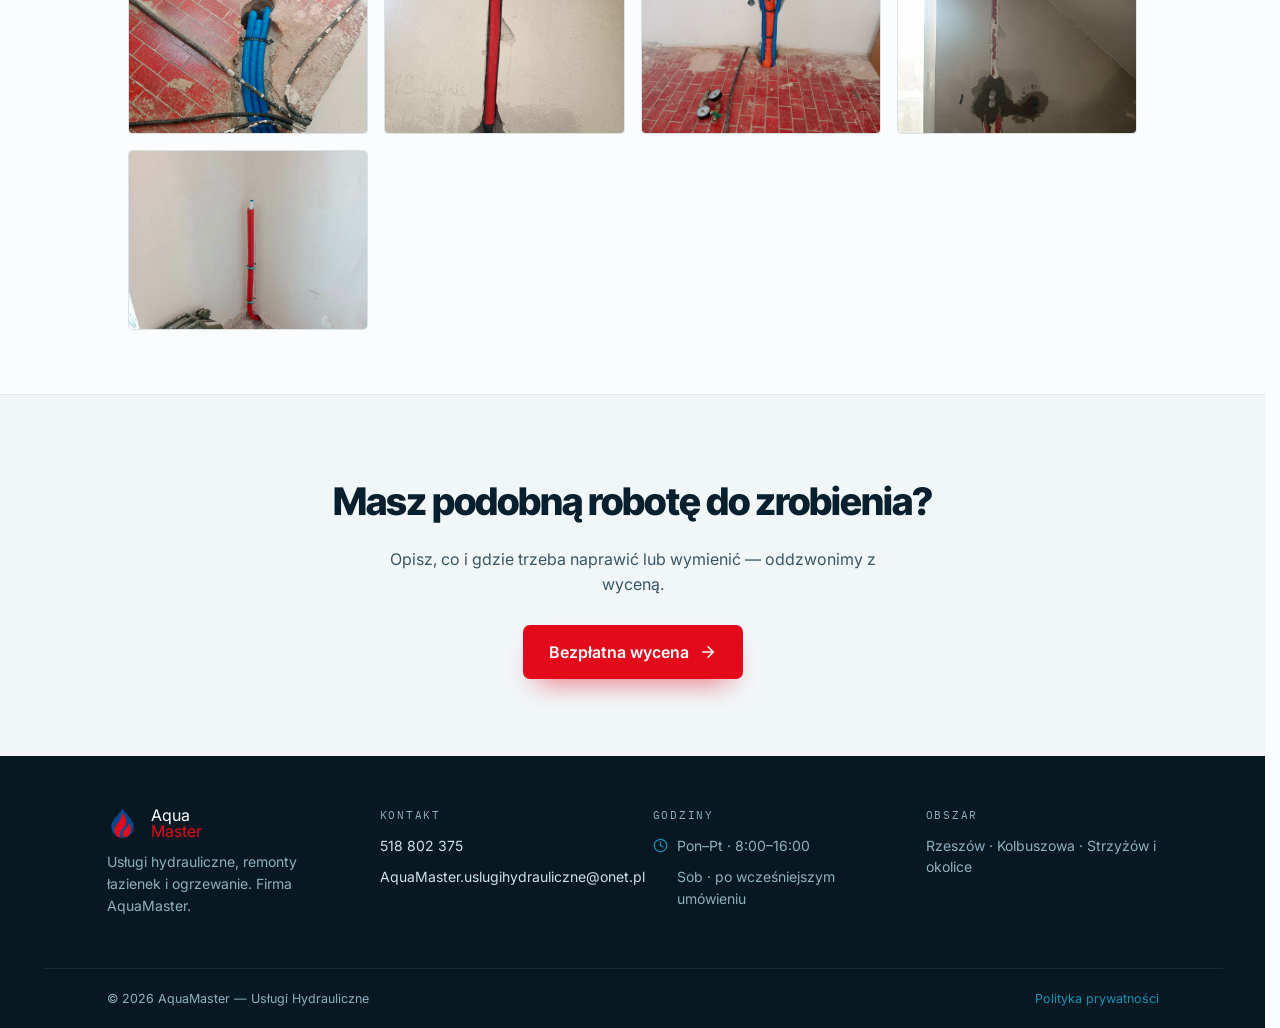
==== commit fea8ab3b: "Nowe tresci i zdjecia od klienta, mapa obszaru, kolory z logo Tresci: - opisy trzech uslug i naglowe" ====
--- a/galeria-hydraulika.html
+++ b/galeria-hydraulika.html
@@ -12,7 +12,8 @@
 <meta property="og:title" content="Galeria: hydraulika i instalacje wod-kan — AquaMaster">
 <meta property="og:description" content="Realizacje hydrauliczne AquaMaster w Rzeszowie, Kolbuszowej, Strzyżowie i okolicy.">
 <meta property="og:url" content="https://aquamaster-hydraulika.pl/galeria-hydraulika.html">
-<meta property="og:image" content="https://aquamaster-hydraulika.pl/assets/mapa-obszaru.jpg">
+<meta property="og:image" content="https://aquamaster-hydraulika.pl/assets/hydraulika/hydraulika-01.jpeg">
+<meta property="og:image:alt" content="Instalacja wod-kan — realizacja AquaMaster">
 <meta property="og:locale" content="pl_PL">
 
 <link rel="preconnect" href="https://fonts.googleapis.com">
@@ -62,77 +63,80 @@
   <section class="gallery-grid-section">
     <div class="container">
       <div class="gallery-grid">
-          <button class="gallery-item" type="button" data-lightbox-src="assets/hydraulika/hydraulika-01.jpeg" aria-label="Powiększ zdjęcie 1">
-            <img src="assets/hydraulika/hydraulika-01.jpeg" alt="Hydraulika i instalacje wod-kan, realizacja AquaMaster — zdjęcie 1" loading="lazy">
-          </button>
-          <button class="gallery-item" type="button" data-lightbox-src="assets/hydraulika/hydraulika-02.jpeg" aria-label="Powiększ zdjęcie 2">
-            <img src="assets/hydraulika/hydraulika-02.jpeg" alt="Hydraulika i instalacje wod-kan, realizacja AquaMaster — zdjęcie 2" loading="lazy">
-          </button>
-          <button class="gallery-item" type="button" data-lightbox-src="assets/hydraulika/hydraulika-03.jpeg" aria-label="Powiększ zdjęcie 3">
-            <img src="assets/hydraulika/hydraulika-03.jpeg" alt="Hydraulika i instalacje wod-kan, realizacja AquaMaster — zdjęcie 3" loading="lazy">
-          </button>
-          <button class="gallery-item" type="button" data-lightbox-src="assets/hydraulika/hydraulika-04.jpeg" aria-label="Powiększ zdjęcie 4">
-            <img src="assets/hydraulika/hydraulika-04.jpeg" alt="Hydraulika i instalacje wod-kan, realizacja AquaMaster — zdjęcie 4" loading="lazy">
-          </button>
-          <button class="gallery-item" type="button" data-lightbox-src="assets/hydraulika/hydraulika-05.jpeg" aria-label="Powiększ zdjęcie 5">
-            <img src="assets/hydraulika/hydraulika-05.jpeg" alt="Hydraulika i instalacje wod-kan, realizacja AquaMaster — zdjęcie 5" loading="lazy">
-          </button>
-          <button class="gallery-item" type="button" data-lightbox-src="assets/hydraulika/hydraulika-06.jpeg" aria-label="Powiększ zdjęcie 6">
-            <img src="assets/hydraulika/hydraulika-06.jpeg" alt="Hydraulika i instalacje wod-kan, realizacja AquaMaster — zdjęcie 6" loading="lazy">
-          </button>
-          <button class="gallery-item" type="button" data-lightbox-src="assets/hydraulika/hydraulika-07.jpeg" aria-label="Powiększ zdjęcie 7">
-            <img src="assets/hydraulika/hydraulika-07.jpeg" alt="Hydraulika i instalacje wod-kan, realizacja AquaMaster — zdjęcie 7" loading="lazy">
-          </button>
-          <button class="gallery-item" type="button" data-lightbox-src="assets/hydraulika/hydraulika-08.jpeg" aria-label="Powiększ zdjęcie 8">
-            <img src="assets/hydraulika/hydraulika-08.jpeg" alt="Hydraulika i instalacje wod-kan, realizacja AquaMaster — zdjęcie 8" loading="lazy">
-          </button>
-          <button class="gallery-item" type="button" data-lightbox-src="assets/hydraulika/hydraulika-09.jpeg" aria-label="Powiększ zdjęcie 9">
-            <img src="assets/hydraulika/hydraulika-09.jpeg" alt="Hydraulika i instalacje wod-kan, realizacja AquaMaster — zdjęcie 9" loading="lazy">
-          </button>
-          <button class="gallery-item" type="button" data-lightbox-src="assets/hydraulika/hydraulika-10.jpeg" aria-label="Powiększ zdjęcie 10">
-            <img src="assets/hydraulika/hydraulika-10.jpeg" alt="Hydraulika i instalacje wod-kan, realizacja AquaMaster — zdjęcie 10" loading="lazy">
-          </button>
-          <button class="gallery-item" type="button" data-lightbox-src="assets/hydraulika/hydraulika-11.jpeg" aria-label="Powiększ zdjęcie 11">
-            <img src="assets/hydraulika/hydraulika-11.jpeg" alt="Hydraulika i instalacje wod-kan, realizacja AquaMaster — zdjęcie 11" loading="lazy">
-          </button>
-          <button class="gallery-item" type="button" data-lightbox-src="assets/hydraulika/hydraulika-12.jpeg" aria-label="Powiększ zdjęcie 12">
-            <img src="assets/hydraulika/hydraulika-12.jpeg" alt="Hydraulika i instalacje wod-kan, realizacja AquaMaster — zdjęcie 12" loading="lazy">
-          </button>
-          <button class="gallery-item" type="button" data-lightbox-src="assets/hydraulika/hydraulika-13.jpeg" aria-label="Powiększ zdjęcie 13">
-            <img src="assets/hydraulika/hydraulika-13.jpeg" alt="Hydraulika i instalacje wod-kan, realizacja AquaMaster — zdjęcie 13" loading="lazy">
-          </button>
-          <button class="gallery-item" type="button" data-lightbox-src="assets/hydraulika/hydraulika-14.jpeg" aria-label="Powiększ zdjęcie 14">
-            <img src="assets/hydraulika/hydraulika-14.jpeg" alt="Hydraulika i instalacje wod-kan, realizacja AquaMaster — zdjęcie 14" loading="lazy">
-          </button>
-          <button class="gallery-item" type="button" data-lightbox-src="assets/hydraulika/hydraulika-15.jpeg" aria-label="Powiększ zdjęcie 15">
-            <img src="assets/hydraulika/hydraulika-15.jpeg" alt="Hydraulika i instalacje wod-kan, realizacja AquaMaster — zdjęcie 15" loading="lazy">
-          </button>
-          <button class="gallery-item" type="button" data-lightbox-src="assets/hydraulika/hydraulika-16.jpeg" aria-label="Powiększ zdjęcie 16">
-            <img src="assets/hydraulika/hydraulika-16.jpeg" alt="Hydraulika i instalacje wod-kan, realizacja AquaMaster — zdjęcie 16" loading="lazy">
-          </button>
-          <button class="gallery-item" type="button" data-lightbox-src="assets/hydraulika/hydraulika-17.jpeg" aria-label="Powiększ zdjęcie 17">
-            <img src="assets/hydraulika/hydraulika-17.jpeg" alt="Hydraulika i instalacje wod-kan, realizacja AquaMaster — zdjęcie 17" loading="lazy">
-          </button>
-          <button class="gallery-item" type="button" data-lightbox-src="assets/hydraulika/hydraulika-18.jpeg" aria-label="Powiększ zdjęcie 18">
-            <img src="assets/hydraulika/hydraulika-18.jpeg" alt="Hydraulika i instalacje wod-kan, realizacja AquaMaster — zdjęcie 18" loading="lazy">
-          </button>
-          <button class="gallery-item" type="button" data-lightbox-src="assets/hydraulika/hydraulika-19.jpeg" aria-label="Powiększ zdjęcie 19">
-            <img src="assets/hydraulika/hydraulika-19.jpeg" alt="Hydraulika i instalacje wod-kan, realizacja AquaMaster — zdjęcie 19" loading="lazy">
-          </button>
-          <button class="gallery-item" type="button" data-lightbox-src="assets/hydraulika/hydraulika-20.jpeg" aria-label="Powiększ zdjęcie 20">
-            <img src="assets/hydraulika/hydraulika-20.jpeg" alt="Hydraulika i instalacje wod-kan, realizacja AquaMaster — zdjęcie 20" loading="lazy">
-          </button>
-          <button class="gallery-item" type="button" data-lightbox-src="assets/hydraulika/hydraulika-21.jpeg" aria-label="Powiększ zdjęcie 21">
-            <img src="assets/hydraulika/hydraulika-21.jpeg" alt="Hydraulika i instalacje wod-kan, realizacja AquaMaster — zdjęcie 21" loading="lazy">
-          </button>
-          <button class="gallery-item" type="button" data-lightbox-src="assets/hydraulika/hydraulika-22.jpeg" aria-label="Powiększ zdjęcie 22">
-            <img src="assets/hydraulika/hydraulika-22.jpeg" alt="Hydraulika i instalacje wod-kan, realizacja AquaMaster — zdjęcie 22" loading="lazy">
-          </button>
-          <button class="gallery-item" type="button" data-lightbox-src="assets/hydraulika/hydraulika-23.jpeg" aria-label="Powiększ zdjęcie 23">
-            <img src="assets/hydraulika/hydraulika-23.jpeg" alt="Hydraulika i instalacje wod-kan, realizacja AquaMaster — zdjęcie 23" loading="lazy">
-          </button>
-          <button class="gallery-item" type="button" data-lightbox-src="assets/hydraulika/hydraulika-24.jpeg" aria-label="Powiększ zdjęcie 24">
-            <img src="assets/hydraulika/hydraulika-24.jpeg" alt="Hydraulika i instalacje wod-kan, realizacja AquaMaster — zdjęcie 24" loading="lazy">
+          <button class="gallery-item" type="button" data-lightbox-src="assets/hydraulika/hydraulika-25.jpeg" aria-label="Powiększ zdjęcie 1">
+            <img src="assets/hydraulika/hydraulika-25.jpeg" alt="Hydraulika i instalacje wod-kan, realizacja AquaMaster — podejścia wodno-kanalizacyjne przygotowane pod zabudowę" loading="lazy">
+          </button>
+          <button class="gallery-item" type="button" data-lightbox-src="assets/hydraulika/hydraulika-13.jpeg" aria-label="Powiększ zdjęcie 2">
+            <img src="assets/hydraulika/hydraulika-13.jpeg" alt="Hydraulika i instalacje wod-kan, realizacja AquaMaster — zdjęcie 2" loading="lazy">
+          </button>
+          <button class="gallery-item" type="button" data-lightbox-src="assets/hydraulika/hydraulika-12.jpeg" aria-label="Powiększ zdjęcie 3">
+            <img src="assets/hydraulika/hydraulika-12.jpeg" alt="Hydraulika i instalacje wod-kan, realizacja AquaMaster — zdjęcie 3" loading="lazy">
+          </button>
+          <button class="gallery-item" type="button" data-lightbox-src="assets/hydraulika/hydraulika-18.jpeg" aria-label="Powiększ zdjęcie 4">
+            <img src="assets/hydraulika/hydraulika-18.jpeg" alt="Hydraulika i instalacje wod-kan, realizacja AquaMaster — zdjęcie 4" loading="lazy">
+          </button>
+          <button class="gallery-item" type="button" data-lightbox-src="assets/hydraulika/hydraulika-19.jpeg" aria-label="Powiększ zdjęcie 5">
+            <img src="assets/hydraulika/hydraulika-19.jpeg" alt="Hydraulika i instalacje wod-kan, realizacja AquaMaster — zdjęcie 5" loading="lazy">
+          </button>
+          <button class="gallery-item" type="button" data-lightbox-src="assets/hydraulika/hydraulika-22.jpeg" aria-label="Powiększ zdjęcie 6">
+            <img src="assets/hydraulika/hydraulika-22.jpeg" alt="Hydraulika i instalacje wod-kan, realizacja AquaMaster — zdjęcie 6" loading="lazy">
+          </button>
+          <button class="gallery-item" type="button" data-lightbox-src="assets/hydraulika/hydraulika-24.jpeg" aria-label="Powiększ zdjęcie 7">
+            <img src="assets/hydraulika/hydraulika-24.jpeg" alt="Hydraulika i instalacje wod-kan, realizacja AquaMaster — zdjęcie 7" loading="lazy">
+          </button>
+          <button class="gallery-item" type="button" data-lightbox-src="assets/hydraulika/hydraulika-07.jpeg" aria-label="Powiększ zdjęcie 8">
+            <img src="assets/hydraulika/hydraulika-07.jpeg" alt="Hydraulika i instalacje wod-kan, realizacja AquaMaster — zdjęcie 8" loading="lazy">
+          </button>
+          <button class="gallery-item" type="button" data-lightbox-src="assets/hydraulika/hydraulika-05.jpeg" aria-label="Powiększ zdjęcie 9">
+            <img src="assets/hydraulika/hydraulika-05.jpeg" alt="Hydraulika i instalacje wod-kan, realizacja AquaMaster — zdjęcie 9" loading="lazy">
+          </button>
+          <button class="gallery-item" type="button" data-lightbox-src="assets/hydraulika/hydraulika-02.jpeg" aria-label="Powiększ zdjęcie 10">
+            <img src="assets/hydraulika/hydraulika-02.jpeg" alt="Hydraulika i instalacje wod-kan, realizacja AquaMaster — zdjęcie 10" loading="lazy">
+          </button>
+          <button class="gallery-item" type="button" data-lightbox-src="assets/hydraulika/hydraulika-08.jpeg" aria-label="Powiększ zdjęcie 11">
+            <img src="assets/hydraulika/hydraulika-08.jpeg" alt="Hydraulika i instalacje wod-kan, realizacja AquaMaster — zdjęcie 11" loading="lazy">
+          </button>
+          <button class="gallery-item" type="button" data-lightbox-src="assets/hydraulika/hydraulika-11.jpeg" aria-label="Powiększ zdjęcie 12">
+            <img src="assets/hydraulika/hydraulika-11.jpeg" alt="Hydraulika i instalacje wod-kan, realizacja AquaMaster — zdjęcie 12" loading="lazy">
+          </button>
+          <button class="gallery-item" type="button" data-lightbox-src="assets/hydraulika/hydraulika-16.jpeg" aria-label="Powiększ zdjęcie 13">
+            <img src="assets/hydraulika/hydraulika-16.jpeg" alt="Hydraulika i instalacje wod-kan, realizacja AquaMaster — zdjęcie 13" loading="lazy">
+          </button>
+          <button class="gallery-item" type="button" data-lightbox-src="assets/hydraulika/hydraulika-06.jpeg" aria-label="Powiększ zdjęcie 14">
+            <img src="assets/hydraulika/hydraulika-06.jpeg" alt="Hydraulika i instalacje wod-kan, realizacja AquaMaster — zdjęcie 14" loading="lazy">
+          </button>
+          <button class="gallery-item" type="button" data-lightbox-src="assets/hydraulika/hydraulika-04.jpeg" aria-label="Powiększ zdjęcie 15">
+            <img src="assets/hydraulika/hydraulika-04.jpeg" alt="Hydraulika i instalacje wod-kan, realizacja AquaMaster — zdjęcie 15" loading="lazy">
+          </button>
+          <button class="gallery-item" type="button" data-lightbox-src="assets/hydraulika/hydraulika-17.jpeg" aria-label="Powiększ zdjęcie 16">
+            <img src="assets/hydraulika/hydraulika-17.jpeg" alt="Hydraulika i instalacje wod-kan, realizacja AquaMaster — zdjęcie 16" loading="lazy">
+          </button>
+          <button class="gallery-item" type="button" data-lightbox-src="assets/hydraulika/hydraulika-20.jpeg" aria-label="Powiększ zdjęcie 17">
+            <img src="assets/hydraulika/hydraulika-20.jpeg" alt="Hydraulika i instalacje wod-kan, realizacja AquaMaster — zdjęcie 17" loading="lazy">
+          </button>
+          <button class="gallery-item" type="button" data-lightbox-src="assets/hydraulika/hydraulika-21.jpeg" aria-label="Powiększ zdjęcie 18">
+            <img src="assets/hydraulika/hydraulika-21.jpeg" alt="Hydraulika i instalacje wod-kan, realizacja AquaMaster — zdjęcie 18" loading="lazy">
+          </button>
+          <button class="gallery-item" type="button" data-lightbox-src="assets/hydraulika/hydraulika-09.jpeg" aria-label="Powiększ zdjęcie 19">
+            <img src="assets/hydraulika/hydraulika-09.jpeg" alt="Hydraulika i instalacje wod-kan, realizacja AquaMaster — zdjęcie 19" loading="lazy">
+          </button>
+          <button class="gallery-item" type="button" data-lightbox-src="assets/hydraulika/hydraulika-14.jpeg" aria-label="Powiększ zdjęcie 20">
+            <img src="assets/hydraulika/hydraulika-14.jpeg" alt="Hydraulika i instalacje wod-kan, realizacja AquaMaster — zdjęcie 20" loading="lazy">
+          </button>
+          <button class="gallery-item" type="button" data-lightbox-src="assets/hydraulika/hydraulika-23.jpeg" aria-label="Powiększ zdjęcie 21">
+            <img src="assets/hydraulika/hydraulika-23.jpeg" alt="Hydraulika i instalacje wod-kan, realizacja AquaMaster — zdjęcie 21" loading="lazy">
+          </button>
+          <button class="gallery-item" type="button" data-lightbox-src="assets/hydraulika/hydraulika-10.jpeg" aria-label="Powiększ zdjęcie 22">
+            <img src="assets/hydraulika/hydraulika-10.jpeg" alt="Hydraulika i instalacje wod-kan, realizacja AquaMaster — zdjęcie 22" loading="lazy">
+          </button>
+          <button class="gallery-item" type="button" data-lightbox-src="assets/hydraulika/hydraulika-03.jpeg" aria-label="Powiększ zdjęcie 23">
+            <img src="assets/hydraulika/hydraulika-03.jpeg" alt="Hydraulika i instalacje wod-kan, realizacja AquaMaster — zdjęcie 23" loading="lazy">
+          </button>
+          <button class="gallery-item" type="button" data-lightbox-src="assets/hydraulika/hydraulika-01.jpeg" aria-label="Powiększ zdjęcie 24">
+            <img src="assets/hydraulika/hydraulika-01.jpeg" alt="Hydraulika i instalacje wod-kan, realizacja AquaMaster — zdjęcie 24" loading="lazy">
+          </button>
+          <button class="gallery-item" type="button" data-lightbox-src="assets/hydraulika/hydraulika-15.jpeg" aria-label="Powiększ zdjęcie 25">
+            <img src="assets/hydraulika/hydraulika-15.jpeg" alt="Hydraulika i instalacje wod-kan, realizacja AquaMaster — zdjęcie 25" loading="lazy">
           </button>
       </div>
     </div>
--- a/style.css
+++ b/style.css
@@ -9,8 +9,8 @@
   --color-ink-darker: #061922;  /* jeszcze ciemniejszy granat — stopka */
   --color-surface: #FAFCFD;     /* tło jasnej strony */
   --color-panel: #F1F7F9;       /* tło paneli/kart na jasnym tle */
-  --color-accent: #E4572E;      /* pomarańcz — CTA, akcenty */
-  --color-accent-hover: #c8451f;
+  --color-accent: #E30A1B;      /* czerwień z logo — CTA, akcenty */
+  --color-accent-hover: #b80815;
   --color-teal: #1591B4;        /* teal — linki, ikony, focus */
 
   /* Tekst na jasnym tle */
@@ -49,7 +49,7 @@
   --radius-md: 7px;
   --radius-lg: 12px;
   --shadow-card: 0 18px 40px -20px rgba(8, 32, 46, .4);
-  --shadow-cta: 0 14px 30px -14px rgba(228, 87, 46, .7);
+  --shadow-cta: 0 14px 30px -14px rgba(227, 10, 27, .7);
 }
 
 /* ---------- Reset i podstawy ---------- */
@@ -292,9 +292,43 @@
 }
 
 .main-nav a.nav-link {
+  position: relative;
   color: var(--color-text-on-dark-soft);
   font-size: 14px;
   font-weight: 500;
+  transition: color .2s ease;
+}
+
+.main-nav a.nav-link:hover {
+  color: #fff;
+}
+
+/* Kreska pod linkiem sekcji, w ktorej aktualnie jestesmy */
+.main-nav a.nav-link::after {
+  content: "";
+  position: absolute;
+  left: 0;
+  right: 0;
+  bottom: -7px;
+  height: 2px;
+  border-radius: 2px;
+  background: var(--color-accent);
+  transform: scaleX(0);
+  transition: transform .25s ease;
+}
+
+.main-nav a.nav-link.is-active {
+  color: #fff;
+}
+
+.main-nav a.nav-link.is-active::after {
+  transform: scaleX(1);
+}
+
+@media (prefers-reduced-motion: reduce) {
+  .main-nav a.nav-link::after {
+    transition: none;
+  }
 }
 
 .main-nav a.nav-phone {
@@ -375,7 +409,7 @@
 }
 
 .hero-text {
-  padding: clamp(48px, 7vw, 96px) var(--content-pad);
+  padding: clamp(40px, 5vw, 68px) var(--content-pad);
   display: flex;
   flex-direction: column;
   justify-content: center;
@@ -394,21 +428,38 @@
 .hero-text h1 {
   font-family: var(--font-heading);
   font-weight: 800;
-  font-size: clamp(38px, 5.4vw, 68px);
-  line-height: .98;
+  font-size: clamp(28px, 3.4vw, 44px);
+  line-height: 1.04;
   letter-spacing: -.03em;
-  margin: 0 0 24px;
+  margin: 0 0 26px;
+  text-wrap: balance;
 }
 
 .hero-text h1 .accent {
   color: var(--color-accent);
+}
+
+/* Kazda usluga w osobnym wierszu — od tabletu w gore.
+   Na waskich ekranach zdania lamia sie same, zeby nie wystawaly poza ekran. */
+@media (min-width: 700px) {
+  .hero-title span {
+    display: block;
+  }
+}
+
+.hero-title span + span {
+  margin-top: .04em;
 }
 
 .hero-text p {
   font-size: clamp(16px, 1.6vw, 19px);
   color: var(--color-text-on-dark-softer);
   max-width: 44ch;
-  margin: 0 0 36px;
+  margin: 0 0 14px;
+}
+
+.hero-text p:last-of-type {
+  margin-bottom: 32px;
 }
 
 .hero-actions {
@@ -443,27 +494,13 @@
   object-fit: cover;
 }
 
-.hero-media-placeholder {
+.hero-photo {
   position: relative;
-  text-align: center;
-  color: #5b8296;
-}
-
-.hero-media-placeholder .caption {
-  font-family: var(--font-mono);
-  font-size: 11px;
-  letter-spacing: .16em;
-  margin-top: 14px;
-}
-
-.hero-media-tag {
-  position: absolute;
-  left: 24px;
-  bottom: 22px;
-  font-family: var(--font-mono);
-  font-size: 10px;
-  letter-spacing: .14em;
-  color: #4a7386;
+  width: 100%;
+  height: 100%;
+  min-height: clamp(320px, 40vw, 560px);
+  object-fit: cover;
+  object-position: center;
 }
 
 /* ---------- Pasek zaufania ---------- */
@@ -584,6 +621,17 @@
   max-width: 46ch;
 }
 
+.service-text p + p {
+  margin-top: -8px;
+}
+
+.service-lead {
+  margin: 22px 0 12px;
+  font-size: 15.5px;
+  font-weight: 600;
+  color: var(--color-text-body-strong);
+}
+
 .service-points {
   list-style: none;
   padding: 0;
@@ -603,6 +651,96 @@
 
 .service-points li .icon-placeholder {
   margin-top: 3px;
+}
+
+/* ---------- Przed i po ---------- */
+
+.beforeafter-section {
+  padding-bottom: 0;
+}
+
+.ba-zoom {
+  display: block;
+  width: 100%;
+  padding: 0;
+  border: none;
+  background: none;
+  cursor: zoom-in;
+}
+
+.beforeafter {
+  margin-top: 56px;
+  margin-bottom: 8px;
+}
+
+.beforeafter-head {
+  margin-bottom: 22px;
+}
+
+.beforeafter-head h3 {
+  font-family: var(--font-heading);
+  font-size: clamp(22px, 2.4vw, 30px);
+  letter-spacing: -.02em;
+  margin: 10px 0 0;
+}
+
+.beforeafter-grid {
+  display: grid;
+  grid-template-columns: 1fr 1fr;
+  gap: 18px;
+}
+
+.ba-item {
+  position: relative;
+  margin: 0;
+  border-radius: var(--radius-lg);
+  overflow: hidden;
+  border: 1px solid rgba(8, 32, 46, .1);
+  box-shadow: var(--shadow-card);
+  background: var(--color-panel);
+}
+
+.ba-item img {
+  width: 100%;
+  aspect-ratio: 3/4;
+  object-fit: cover;
+  object-position: center;
+}
+
+.ba-badge {
+  position: absolute;
+  top: 14px;
+  left: 14px;
+  z-index: 2;
+  font-family: var(--font-mono);
+  font-size: 11px;
+  letter-spacing: .18em;
+  text-transform: uppercase;
+  padding: 7px 13px;
+  border-radius: 999px;
+  color: #fff;
+}
+
+.ba-badge-before {
+  background: rgba(8, 32, 46, .82);
+}
+
+.ba-badge-after {
+  background: var(--color-accent);
+}
+
+@media (max-width: 640px) {
+  .beforeafter-grid {
+    gap: 12px;
+  }
+}
+
+/* Zdanie zamykajace pod lista punktow */
+.service-close {
+  margin: 22px 0 0;
+  font-size: 15.5px;
+  color: var(--color-text-muted);
+  max-width: 46ch;
 }
 
 .service-media-stack {
@@ -829,9 +967,10 @@
 
 .area-graphic {
   position: relative;
-  aspect-ratio: 825 / 659;
+  aspect-ratio: 700 / 540;
   border-radius: 8px;
   border: 1px solid rgba(8, 32, 46, .09);
+  background: var(--color-panel);
   overflow: hidden;
 }
 
@@ -839,6 +978,56 @@
   width: 100%;
   height: auto;
   display: block;
+}
+
+/* ---------- Mapa obszaru (rysowana, bez zdjęcia) ---------- */
+
+.mapa-obszaru {
+  width: 100%;
+  height: 100%;
+  display: block;
+}
+
+.mapa-obszar {
+  fill: var(--color-accent);
+  fill-opacity: .08;
+  stroke: var(--color-accent);
+  stroke-opacity: .55;
+  stroke-width: 2;
+}
+
+.mapa-punkt {
+  fill: var(--color-accent);
+}
+
+.mapa-punkt-maly {
+  fill: var(--color-teal);
+}
+
+.mapa-punkt-rz {
+  fill: var(--color-accent);
+  stroke: #fff;
+  stroke-width: 3;
+}
+
+.mapa-nazwa {
+  font-family: var(--font-body);
+  font-size: 15px;
+  font-weight: 500;
+  fill: var(--color-text-body);
+}
+
+.mapa-nazwa.glowna {
+  font-size: 19px;
+  font-weight: 700;
+  fill: var(--color-ink);
+}
+
+.mapa-podpis {
+  font-family: var(--font-mono);
+  font-size: 12px;
+  letter-spacing: .2em;
+  fill: var(--color-text-muted-2);
 }
 
 /* ---------- Kontakt ---------- */
@@ -1431,6 +1620,14 @@
     border-bottom: 1px solid rgba(255, 255, 255, .08);
   }
 
+  .main-nav a.nav-link::after {
+    display: none;
+  }
+
+  .main-nav a.nav-link.is-active {
+    color: var(--color-accent);
+  }
+
   .main-nav a.nav-phone {
     padding: 16px 2px;
     font-size: 17px;
